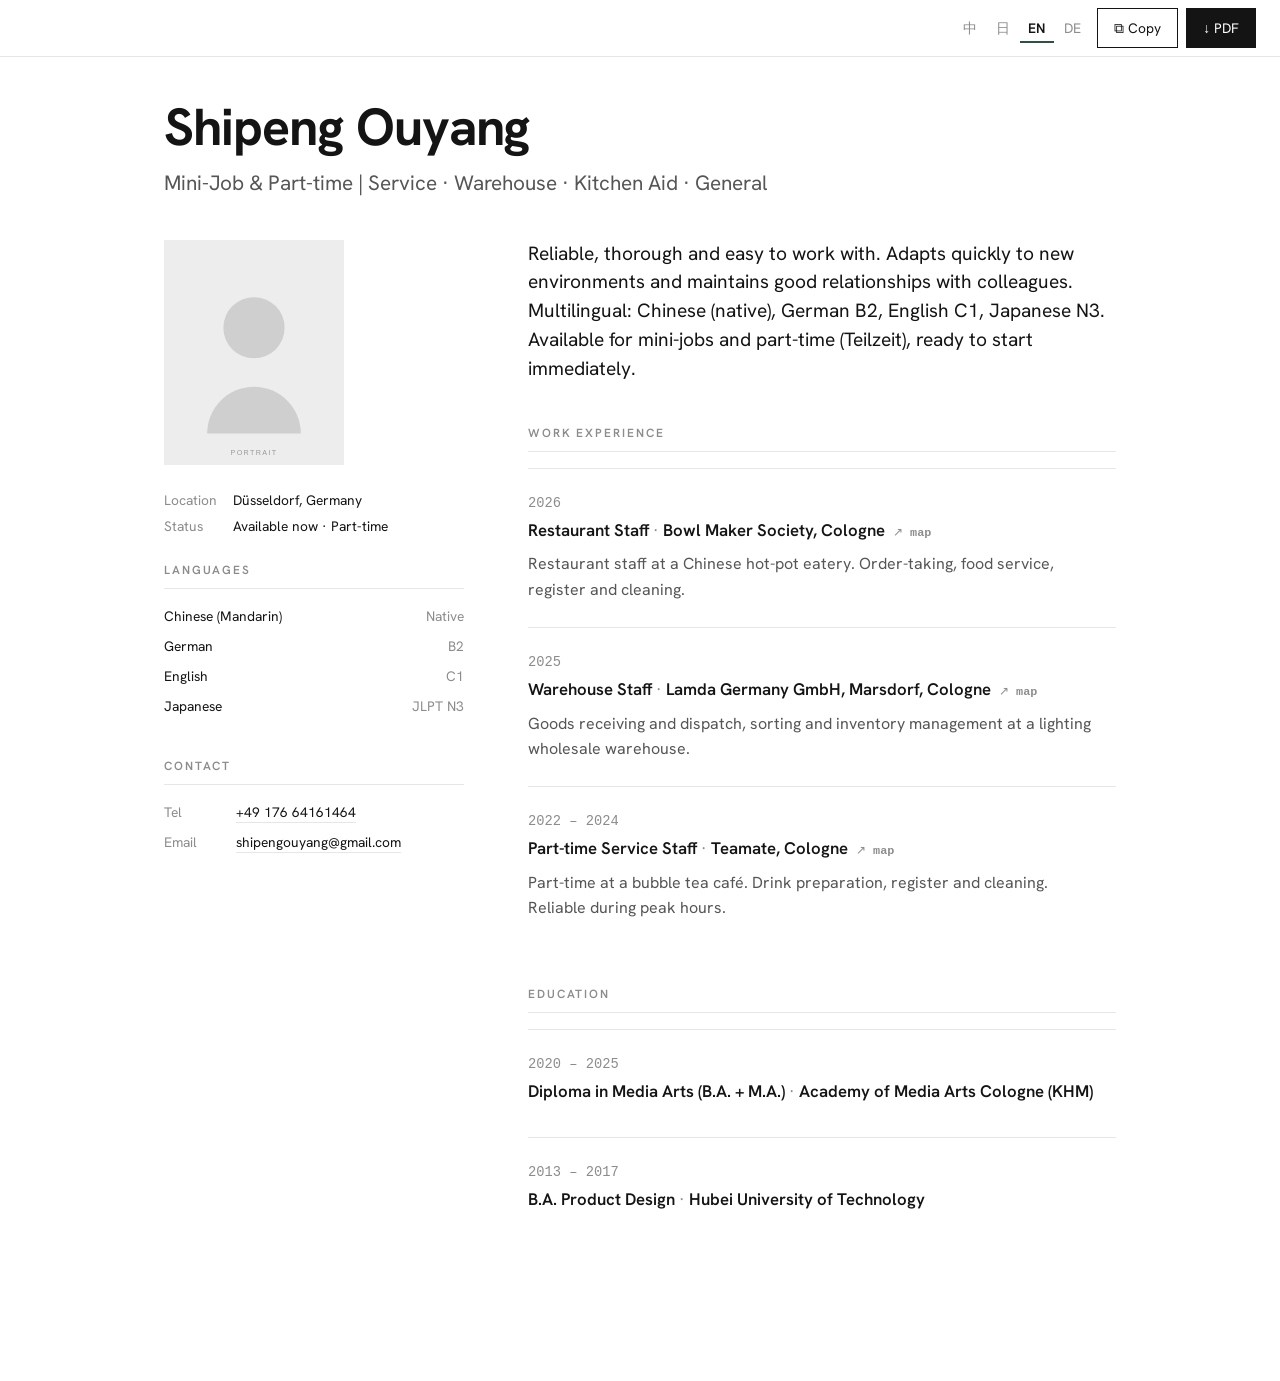
==== odd/index.html @ 6a4fac19 "Shipeng Ouyang — multi-variant CV / portfolio site Co-Authored-By: Claude Opus 4.8 <noreply@anthropi" ====
<!doctype html>
<html lang="en">
<head>
  <meta charset="utf-8" />
  <meta name="viewport" content="width=device-width, initial-scale=1" />
  <title>Shipeng Ouyang — Part-time</title>
  <meta name="robots" content="noindex, nofollow" />
  <meta name="color-scheme" content="light" />
  <link rel="icon" href='data:image/svg+xml,<svg xmlns="http://www.w3.org/2000/svg" viewBox="0 0 100 100"><rect width="100" height="100" fill="%23141414"/><text x="50" y="74" font-size="64" fill="white" font-family="sans-serif" text-anchor="middle">S</text></svg>' />

  <link rel="stylesheet" href="../styles/fonts.css" />
  <link rel="stylesheet" href="../styles/tokens.css" />
  <link rel="stylesheet" href="../styles/base.css" />
  <link rel="stylesheet" href="../styles/screen.css" />
  <link rel="stylesheet" href="../styles/print.css" />
</head>
<body>
  <nav class="cv-toolbar no-print">
    <div class="cv-toolbar-side"></div>
    <div class="cv-toolbar-side">
      <div class="lang-switch" id="lang-switch"></div>
      <button class="tool-btn" id="btn-copy" type="button"><span class="btn-ico">⧉</span> <span class="btn-label">Copy</span></button>
      <button class="tool-btn tool-btn--primary" id="btn-pdf" type="button"><span class="btn-ico">↓</span> <span class="btn-label">PDF</span></button>
    </div>
  </nav>

  <main id="cv-root" class="cv-root"></main>

  <!-- 独立数据（不引用主站 base.js，彻底隔离）-->
  <script src="./data.js"></script>
  <script src="../scripts/i18n-ui.js"></script>
  <script src="../scripts/i18n.js"></script>
  <script src="../scripts/identity.js"></script>
  <script src="../scripts/render.js"></script>
  <script src="../scripts/export/pdf.js"></script>
  <script src="../scripts/export/text.js"></script>
  <script>
    // 兼职页极简启动：直接用本页 data.js 的 RESUME_BASE，不走变体系统
    document.addEventListener("DOMContentLoaded", function () {
      if (!window.RESUME_BASE) return;
      window.Identity.init();
      window.I18n.init(RESUME_BASE.meta);
      window.toast = window.toast || function (m) { console.log(m); };
      var data = Object.assign({ sections: {
        order: ["intro", "oddjobs", "languages", "education"],
        hide: ["skills", "toolset", "moreWorks", "projects", "work", "portfolio"],
        emphasize: []
      } }, RESUME_BASE);

      function boot() { window.Render.all(data); }
      boot();
      window.I18n.onChange(boot);

      var box = document.getElementById("lang-switch");
      RESUME_BASE.meta.langs.forEach(function (lng) {
        var b = document.createElement("button");
        b.type = "button";
        b.className = "lang-btn" + (lng === I18n.current ? " active" : "");
        b.dataset.lang = lng;
        b.textContent = RESUME_BASE.meta.langLabels[lng] || lng;
        b.addEventListener("click", function () { I18n.set(lng); });
        box.appendChild(b);
      });
      I18n.onChange(function () {
        document.querySelectorAll(".lang-btn").forEach(function (b) {
          b.classList.toggle("active", b.dataset.lang === I18n.current);
        });
      });

      var pdf = document.getElementById("btn-pdf");
      if (pdf) pdf.addEventListener("click", function () { window.Exporter.resumePDF(); });
      var copy = document.getElementById("btn-copy");
      if (copy) copy.addEventListener("click", function () { window.Exporter.copySummary(data); });
    });
  </script>
</body>
</html>
---- styles/fonts.css ----
/* ============================================================
   fonts.css — 自托管 Hanken Grotesk（拉丁，woff2），零外部请求
   CJK 走系统字体栈（见 tokens.css / base.css），不自托管（CJK 文件太大）。
   ============================================================ */

/* 400 */
@font-face { font-family:"Hanken Grotesk"; font-style:normal; font-weight:400; font-display:swap;
  src:url("../assets/fonts/hanken-latin-400.woff2") format("woff2");
  unicode-range:U+0000-00FF,U+0131,U+0152-0153,U+02BB-02BC,U+02C6,U+02DA,U+02DC,U+0304,U+0308,U+0329,U+2000-206F,U+2074,U+20AC,U+2122,U+2191,U+2193,U+2212,U+2215,U+FEFF,U+FFFD; }
@font-face { font-family:"Hanken Grotesk"; font-style:normal; font-weight:400; font-display:swap;
  src:url("../assets/fonts/hanken-latin-ext-400.woff2") format("woff2");
  unicode-range:U+0100-02AF,U+0304,U+0308,U+0329,U+1E00-1E9F,U+1EF2-1EFF,U+2020,U+20A0-20AB,U+20AD-20C0,U+2113,U+2C60-2C7F,U+A720-A7FF; }

/* 500 */
@font-face { font-family:"Hanken Grotesk"; font-style:normal; font-weight:500; font-display:swap;
  src:url("../assets/fonts/hanken-latin-500.woff2") format("woff2");
  unicode-range:U+0000-00FF,U+0131,U+0152-0153,U+02BB-02BC,U+02C6,U+02DA,U+02DC,U+0304,U+0308,U+0329,U+2000-206F,U+2074,U+20AC,U+2122,U+2191,U+2193,U+2212,U+2215,U+FEFF,U+FFFD; }
@font-face { font-family:"Hanken Grotesk"; font-style:normal; font-weight:500; font-display:swap;
  src:url("../assets/fonts/hanken-latin-ext-500.woff2") format("woff2");
  unicode-range:U+0100-02AF,U+0304,U+0308,U+0329,U+1E00-1E9F,U+1EF2-1EFF,U+2020,U+20A0-20AB,U+20AD-20C0,U+2113,U+2C60-2C7F,U+A720-A7FF; }

/* 600 */
@font-face { font-family:"Hanken Grotesk"; font-style:normal; font-weight:600; font-display:swap;
  src:url("../assets/fonts/hanken-latin-600.woff2") format("woff2");
  unicode-range:U+0000-00FF,U+0131,U+0152-0153,U+02BB-02BC,U+02C6,U+02DA,U+02DC,U+0304,U+0308,U+0329,U+2000-206F,U+2074,U+20AC,U+2122,U+2191,U+2193,U+2212,U+2215,U+FEFF,U+FFFD; }
@font-face { font-family:"Hanken Grotesk"; font-style:normal; font-weight:600; font-display:swap;
  src:url("../assets/fonts/hanken-latin-ext-600.woff2") format("woff2");
  unicode-range:U+0100-02AF,U+0304,U+0308,U+0329,U+1E00-1E9F,U+1EF2-1EFF,U+2020,U+20A0-20AB,U+20AD-20C0,U+2113,U+2C60-2C7F,U+A720-A7FF; }

/* 700 */
@font-face { font-family:"Hanken Grotesk"; font-style:normal; font-weight:700; font-display:swap;
  src:url("../assets/fonts/hanken-latin-700.woff2") format("woff2");
  unicode-range:U+0000-00FF,U+0131,U+0152-0153,U+02BB-02BC,U+02C6,U+02DA,U+02DC,U+0304,U+0308,U+0329,U+2000-206F,U+2074,U+20AC,U+2122,U+2191,U+2193,U+2212,U+2215,U+FEFF,U+FFFD; }
@font-face { font-family:"Hanken Grotesk"; font-style:normal; font-weight:700; font-display:swap;
  src:url("../assets/fonts/hanken-latin-ext-700.woff2") format("woff2");
  unicode-range:U+0100-02AF,U+0304,U+0308,U+0329,U+1E00-1E9F,U+1EF2-1EFF,U+2020,U+20A0-20AB,U+20AD-20C0,U+2113,U+2C60-2C7F,U+A720-A7FF; }
---- styles/tokens.css ----
/* ============================================================
   tokens.css — 设计变量：瑞士极简的"调色盘与节奏"
   想换强调色 / 字体 / 间距，集中改这里即可。
   ============================================================ */
:root {
  /* —— 字体栈（系统字体，零外部请求，规避 Google Fonts 的 GDPR 风险）——
     未来若要更统一的观感，可自托管 Inter + Noto Sans CJK 替换这一行。 */
  /* 拉丁恒用自托管 Hanken Grotesk；CJK 按语言在 base.css 里切优先级（默认中文） */
  --font-sans:
    "Hanken Grotesk", -apple-system, BlinkMacSystemFont, "Segoe UI", Roboto, Arial,
    "PingFang SC", "Source Han Sans SC", "Noto Sans SC",
    "Microsoft YaHei", "Yu Gothic UI", sans-serif;
  --font-mono: ui-monospace, "SF Mono", "Cascadia Mono", Menlo, Consolas, monospace;

  /* —— 颜色：黑白灰 + 一个克制强调色 —— */
  --ink:       #141414;
  --ink-soft:  #565656;
  --ink-faint: #8c8c8c;
  --line:      #e6e6e6;
  --line-ink:  #141414;
  --paper:     #ffffff;
  --paper-2:   #fafafa;
  --accent:    #2f5043;   /* 深云杉绿（德系手工极简）；想微调改这里 */

  /* —— 间距（8px 节奏）—— */
  --s1: 4px;  --s2: 8px;  --s3: 16px; --s4: 24px;
  --s5: 40px; --s6: 64px; --s7: 96px;

  /* —— 排版尺度 —— */
  --fs-name:  clamp(2rem, 6vw, 3.25rem);
  --fs-title: clamp(1rem, 2.4vw, 1.3rem);
  --fs-lead:  clamp(1.05rem, 2vw, 1.2rem);
  --fs-body:  1rem;
  --fs-small: 0.86rem;
  --fs-micro: 0.74rem;

  --lh-tight: 1.18;
  --lh-body:  1.6;

  /* —— 网格 —— */
  --maxw:    1080px;
  --aside-w: 300px;
  --hair:    1px;
}
---- styles/base.css ----
/* ============================================================
   base.css — reset + 全局 + 通用 UI（工具栏 / 语言 / 按钮 / toast / reveal）
   ============================================================ */
*, *::before, *::after { box-sizing: border-box; }
html { -webkit-text-size-adjust: 100%; }
body {
  margin: 0;
  font-family: var(--font-sans);
  font-size: var(--fs-body);
  line-height: var(--lh-body);
  color: var(--ink);
  background: var(--paper);
  -webkit-font-smoothing: antialiased;
  text-rendering: optimizeLegibility;
}
img { max-width: 100%; display: block; }
h1, h2, h3, p, ul, dl, dd { margin: 0; }
ul { list-style: none; padding: 0; }
a { color: inherit; text-decoration: none; }
:focus-visible { outline: 2px solid var(--accent); outline-offset: 2px; }

/* —— 多语言字体与排版统一 —— */
html { font-synthesis: none; } /* 有真 500/600/700，禁止合成假粗体 */
/* 日文环境：CJK 优先 Hiragino / Yu Gothic（拉丁仍 Hanken） */
html[lang="ja"] body {
  font-family: "Hanken Grotesk", -apple-system, BlinkMacSystemFont, "Segoe UI", Arial,
    "Hiragino Sans", "Hiragino Kaku Gothic ProN", "Yu Gothic UI", "Noto Sans JP", sans-serif;
}
/* CJK 视觉偏小，行高略增，与拉丁观感对齐 */
html[lang="zh"] body, html[lang="ja"] body { line-height: 1.72; }
/* 德语等长词：自动断词 + 兜底换行，不撑破网格 */
.cv-intro p, .cv-item-body, .cv-info dd, .cv-work-note, .cv-lang, .cv-contact-row { hyphens: auto; overflow-wrap: break-word; }
.cv-info dt { overflow-wrap: break-word; min-width: 0; }

/* —— 顶部工具栏 —— */
.cv-toolbar {
  position: sticky; top: 0; z-index: 20;
  display: flex; align-items: center; justify-content: space-between; gap: var(--s3);
  padding: var(--s2) var(--s4);
  background: rgba(255, 255, 255, 0.86);
  backdrop-filter: blur(10px);
  -webkit-backdrop-filter: blur(10px);
  border-bottom: var(--hair) solid var(--line);
}
.cv-toolbar-side { display: flex; align-items: center; gap: var(--s2); flex-wrap: wrap; }

/* 语言切换 */
.lang-switch { display: flex; gap: 2px; }
.lang-btn {
  font: inherit; font-size: var(--fs-small);
  border: none; background: none; color: var(--ink-faint);
  padding: var(--s1) var(--s2); cursor: pointer; letter-spacing: .02em;
}
.lang-btn.active { color: var(--ink); font-weight: 600; box-shadow: inset 0 -2px 0 var(--accent); }
.lang-btn:hover { color: var(--ink); }

/* 工具按钮 */
.tool-btn {
  font: inherit; font-size: var(--fs-small);
  display: inline-flex; align-items: center; gap: var(--s1);
  padding: var(--s2) var(--s3);
  border: var(--hair) solid var(--line-ink); background: var(--paper); color: var(--ink);
  cursor: pointer; transition: background .15s, color .15s, border-color .15s;
}
.tool-btn:hover { background: var(--ink); color: var(--paper); }
.tool-btn--primary { background: var(--ink); color: var(--paper); }
.tool-btn--primary:hover { background: var(--accent); border-color: var(--accent); }

/* 窄屏：导出按钮只留图标，省空间 */
@media (max-width: 520px) {
  .tool-btn .btn-label { display: none; }
  .tool-btn { padding: var(--s2); }
}

/* —— 名片弹窗 —— */
.card-modal { position: fixed; inset: 0; z-index: 100; display: flex; align-items: center; justify-content: center; padding: var(--s4); }
.card-modal[hidden] { display: none; }
.card-modal-backdrop { position: absolute; inset: 0; background: rgba(0,0,0,.45); opacity: 0; transition: opacity .2s; }
.card-modal.open .card-modal-backdrop { opacity: 1; }
.card-modal-panel { position: relative; background: var(--paper); padding: var(--s4); box-shadow: 0 24px 64px rgba(0,0,0,.32); transform: translateY(10px); opacity: 0; transition: transform .2s, opacity .2s; }
.card-modal.open .card-modal-panel { transform: none; opacity: 1; }
.card-modal-bar { display: flex; justify-content: flex-end; gap: var(--s2); margin-bottom: var(--s3); }

/* 名片预览（85:55 比例）*/
.bcard { width: min(78vw, 360px); aspect-ratio: 85 / 55; background: #fff; border: var(--hair) solid var(--line);
  box-shadow: inset 7px 0 0 var(--accent); padding: var(--s4) var(--s4) var(--s4) var(--s5);
  display: flex; flex-direction: column; justify-content: space-between; }
.bcard-name { font-size: 1.55rem; font-weight: 700; letter-spacing: -.01em; }
.bcard-title { font-size: .72rem; color: var(--ink-soft); margin-top: 4px; }
.bcard-foot { display: flex; align-items: flex-end; justify-content: space-between; gap: var(--s3); }
.bcard-lines { font-size: .7rem; line-height: 1.7; color: var(--ink); }
.bcard-qr svg { width: 64px; height: 64px; display: block; }

/* reveal（private / 防采集字段）*/
.cv-reveal {
  font: inherit; font-size: .9em;
  border: var(--hair) dashed var(--ink-faint); background: var(--paper-2);
  color: var(--ink-soft); padding: 1px var(--s2); cursor: pointer;
}
.cv-reveal:hover { border-style: solid; color: var(--ink); }
.cv-reveal::before { content: "🔒 "; }

/* toast */
.cv-toast {
  position: fixed; left: 50%; bottom: var(--s5); transform: translate(-50%, 12px);
  background: var(--ink); color: var(--paper); padding: var(--s2) var(--s4);
  font-size: var(--fs-small); opacity: 0; pointer-events: none;
  transition: opacity .2s, transform .2s; z-index: 50;
}
.cv-toast.show { opacity: 1; transform: translate(-50%, 0); }

/* 变体角标（仅本人模式显示）*/
#variant-badge { font-size: var(--fs-micro); color: var(--ink-faint); font-family: var(--font-mono); }
body:not(.is-full) .full-only { display: none; }
---- styles/screen.css ----
/* ============================================================
   screen.css — 简历主体布局（移动优先 → 桌面增强）
   ============================================================ */
.cv-root { max-width: var(--maxw); margin: 0 auto; padding: var(--s5) clamp(24px, 5vw, 80px) var(--s7); }

/* —— Header —— */
.cv-head { margin-bottom: var(--s5); }
.cv-greeting {
  display: inline-block; font-size: var(--fs-small); letter-spacing: .04em;
  color: var(--accent); border: var(--hair) solid var(--accent);
  padding: 2px var(--s2); margin-bottom: var(--s3);
}
.cv-name { font-size: var(--fs-name); line-height: var(--lh-tight); letter-spacing: -.02em; font-weight: 700; }
.cv-title { font-size: var(--fs-title); color: var(--ink-soft); margin-top: var(--s2); }

/* —— Grid —— */
.cv-grid { display: grid; grid-template-columns: 1fr; gap: var(--s5); }
@media (min-width: 760px) {
  .cv-grid { grid-template-columns: var(--aside-w) 1fr; gap: var(--s6); align-items: start; }
  .cv-aside { position: sticky; top: 72px; }
  .cv-photo img { max-width: none; } /* 桌面侧栏填满 */
}

/* —— Section 通用 —— */
.cv-block { margin-bottom: var(--s5); }
.cv-sec-title {
  font-size: var(--fs-micro); text-transform: uppercase; letter-spacing: .16em;
  color: var(--ink-faint); font-weight: 600;
  padding-bottom: var(--s2); border-bottom: var(--hair) solid var(--line); margin-bottom: var(--s3);
}

/* —— Aside —— */
.cv-photo { margin-bottom: var(--s4); }
.cv-photo img { width: 100%; max-width: 180px; aspect-ratio: 4 / 5; object-fit: cover; background: var(--paper-2); filter: grayscale(1); }

.cv-info { display: grid; grid-template-columns: auto 1fr; gap: var(--s1) var(--s3); margin-bottom: var(--s4); font-size: var(--fs-small); }
.cv-info dt { color: var(--ink-faint); }
.cv-info dd { color: var(--ink); }

.cv-skills { display: flex; flex-direction: column; gap: var(--s2); }
.cv-skill { display: flex; align-items: center; justify-content: space-between; gap: var(--s2); font-size: var(--fs-small); }
.cv-skill.is-emph { box-shadow: inset 2px 0 0 var(--accent); padding-left: var(--s2); }
.cv-skill.is-emph .cv-skill-name { font-weight: 700; }
.cv-level { display: inline-flex; gap: 3px; }
.cv-dot { width: 6px; height: 6px; border-radius: 50%; background: var(--line); }
.cv-dot.on { background: var(--ink); }

.cv-langs { display: flex; flex-direction: column; gap: var(--s2); font-size: var(--fs-small); }
.cv-lang { display: flex; justify-content: space-between; }
.cv-lang-level { color: var(--ink-faint); }

.cv-contact { display: flex; flex-direction: column; gap: var(--s2); font-size: var(--fs-small); }
.cv-contact-row { display: flex; gap: var(--s2); align-items: baseline; }
.cv-contact-label { color: var(--ink-faint); min-width: 64px; }
.cv-link { color: var(--ink); box-shadow: inset 0 -1px 0 var(--line); }
.cv-link:hover { box-shadow: inset 0 -1px 0 var(--accent); color: var(--accent); }

/* —— Main —— */
.cv-intro p { font-size: var(--fs-lead); line-height: 1.5; max-width: 60ch; }

.cv-item { padding: var(--s4) 0; border-top: var(--hair) solid var(--line); }
.cv-item.is-emph { box-shadow: inset 3px 0 0 var(--accent); padding-left: var(--s3); }
.cv-item-head { display: flex; flex-direction: column; gap: 2px; margin-bottom: var(--s2); }
.cv-period { font-family: var(--font-mono); font-size: var(--fs-small); color: var(--ink-faint); }
.cv-item-title { font-size: 1.05rem; font-weight: 600; }
.cv-at { color: var(--ink-faint); font-weight: 400; }
.cv-item-body { color: var(--ink-soft); max-width: 64ch; }

.cv-tags { display: flex; flex-wrap: wrap; gap: var(--s1); margin-top: var(--s3); }
.cv-tags li { font-size: var(--fs-micro); font-family: var(--font-mono); color: var(--ink-soft); border: var(--hair) solid var(--line); padding: 1px var(--s2); }

.cv-portfolio { display: grid; grid-template-columns: 1fr; gap: var(--s2); }
.cv-work-link { display: flex; flex-direction: column; gap: 2px; padding: var(--s3); border: var(--hair) solid var(--line); transition: border-color .15s, transform .15s; }
.cv-work-link:hover { border-color: var(--ink); transform: translateX(2px); }
.cv-work-title { font-weight: 600; }
.cv-work-note { font-size: var(--fs-small); color: var(--ink-faint); }
.cv-badge { font-size: var(--fs-micro); color: var(--accent); font-weight: 700; }
.cv-work.is-emph .cv-work-link { border-color: var(--accent); }

/* profile 容器（照片＋情报）*/
.cv-profile { margin-bottom: var(--s4); }

/* —— 完整工具集（紧凑竖排，主区）——————————————— */
.cv-toolset { display: flex; flex-direction: column; gap: var(--s2); }
.cv-tset-row { display: flex; flex-direction: column; gap: 4px; }
.cv-tset-label { font-family: var(--font-mono); font-size: 0.68rem; letter-spacing: .10em;
  text-transform: uppercase; color: var(--ink-faint); }
.cv-tset-tags { display: flex; flex-wrap: wrap; gap: 3px 5px; }
.cv-tset-tag { font-size: 0.78rem; font-family: var(--font-mono);
  color: var(--ink-soft); border: var(--hair) solid var(--line); padding: 0 5px; line-height: 1.7; }
.cv-tset-tag.is-emph { color: var(--ink); border-color: var(--accent); font-weight: 600; }

/* —— 地图链接 ——————————————————————————————————— */
.cv-map-link { font-family: var(--font-mono); font-size: var(--fs-micro); color: var(--ink-faint);
  margin-left: 4px; text-decoration: none; }
.cv-map-link:hover { color: var(--accent); }

/* —— 经历条目：context / type ————————————————— */
.cv-item-ctx { font-size: var(--fs-small); color: var(--ink-faint); font-weight: 400; }
.cv-item-type { font-size: var(--fs-small); color: var(--ink-soft); font-style: italic;
  margin-bottom: var(--s1); }

/* —— 作品集：屏幕版 ——————————————————————————— */
.cv-work-meta { display: flex; flex-wrap: wrap; gap: 2px var(--s3); font-size: var(--fs-small); color: var(--ink-faint); }
.cv-work-type { font-style: italic; }

/* —— 次要作品列表 ——————————————————————————————— */
.cv-moreworks { display: flex; flex-direction: column; gap: var(--s2); }
.cv-mw-item { display: flex; flex-wrap: wrap; align-items: baseline; gap: 0 var(--s3); font-size: var(--fs-small); }
.cv-mw-year { font-family: var(--font-mono); color: var(--ink-faint); min-width: 40px; flex-shrink: 0; }
.cv-mw-title { font-weight: 600; }
.cv-mw-type { color: var(--ink-soft); }
.cv-mw-tags { font-family: var(--font-mono); font-size: var(--fs-micro); color: var(--ink-faint); }

/* 板块重点（变体 sections.emphasize）：标题用强调色 */
.is-emph-section > .cv-sec-title { color: var(--accent); border-color: var(--accent); }

/* 作品集打印块（QR＋作品目录）——屏幕隐藏，print.css 打印时显示 */
.cv-portfolio-print { display: none; }

/* 工具集/更多作品 横跨版 & 页尾——仅 PDF/打印显示 */
.cv-toolset-print { display: none; }
.cv-moreworks-print { display: none; }
.cv-print-footer { display: none; }

/* 名片：屏幕隐藏（仅导出/打印名片时显示）*/
#cv-card { display: none; }
---- styles/print.css ----
/* ============================================================
   print.css — 打印 / PDF（屏幕版与打印版是两套排版）
   简历：A4；名片：85×55mm（Chrome 命名页，其它浏览器回退 A4）。
   ============================================================ */

/* 名片命名页（放在 @media 外）*/
@page cardpage { size: 85mm 55mm; margin: 0; }

@media print {
  /* 通用：去掉屏幕装饰 */
  .cv-toolbar, .cv-toast, .card-modal { display: none !important; }
  body { background: #fff; color: #000; }
  .cv-link { box-shadow: none !important; color: #000; }
  .cv-map-link { display: none !important; } /* 打印版不显示地图链接 */

  /* ——— A4 简历（默认打印模式）——— */
  @page { size: A4; margin: 16mm 13mm 12mm; } /* 顶部 16mm 更舒展 */
  body:not(.printing-card) #cv-card { display: none; }

  .cv-root { max-width: none; margin: 0; padding: 0; }
  .cv-name { font-size: 23pt; }
  .cv-title { font-size: 11.5pt; }
  .cv-grid { grid-template-columns: 34% 1fr; gap: 8mm; }
  /* —— 打印密度收紧：避免临界内容溢出到第二页 —— */
  .cv-head { margin-bottom: 3mm; }
  .cv-block { margin-bottom: 3.5mm; }
  .cv-sec-title { margin-bottom: 2mm; padding-bottom: 1.5mm; }

  /* 更多作品 + 工具集：PDF 里隐藏 main 内窄版，改横跨整页、排最后（更多作品在前）*/
  .cv-main [data-sec="moreWorks"], .cv-main [data-sec="toolset"] { display: none !important; }
  /* 横跨块是 .cv-root 下的普通全宽 block（不在 grid 内），打印跨页正常 */
  .cv-moreworks-print { display: block !important; margin-top: 3.5mm; }
  .cv-moreworks-print .cv-moreworks { columns: 2; column-gap: 10mm; }
  .cv-moreworks-print .cv-mw-item { break-inside: avoid; }
  .cv-toolset-print { display: block !important; margin-top: 3.5mm; }
  .cv-toolset-print .cv-toolset { gap: 1.5mm; }
  .cv-toolset-print .cv-tset-row { flex-direction: row; align-items: baseline; gap: 3mm; break-inside: avoid; }
  .cv-toolset-print .cv-tset-label { min-width: 30mm; flex-shrink: 0; }
  .cv-toolset-print .cv-tset-tags { flex: 1; }

  /* 页尾联系方式：仅最后一页末尾（文档流，不每页重复）*/
  body:not(.printing-card) .cv-print-footer {
    display: block !important; margin-top: 6mm; padding-top: 2mm;
    border-top: 0.4pt solid #bbb; font-size: 8.5pt; color: #444;
    text-align: center; letter-spacing: .02em; break-inside: avoid;
  }
  .cv-aside { position: static !important; }
  .cv-photo img { filter: none; }
  .cv-intro p { font-size: 10.5pt; line-height: 1.45; }
  .cv-item { padding-top: 2mm; padding-bottom: 2mm; } /* 不清左右 padding，保留 is-emph 左竖线间距 */
  .cv-item.is-emph { padding-left: 4mm; } /* 绿条与内容的间距 */
  .cv-item-body, .cv-item-title, .cv-info, .cv-skill, .cv-lang, .cv-contact-row { font-size: 9.5pt; }
  /* 避免板块/条目被跨页切断 */
  .cv-block, .cv-item, .cv-work { break-inside: avoid; }
  .cv-sec-title { break-after: avoid; }

  /* 设计师专项：省略教育方向描述 + 条目更紧凑，让工作经历+教育进第一页 */
  body.v-designer [data-sec="education"] .cv-item-body { display: none; }
  body.v-designer .cv-item { padding-top: 1.5mm; padding-bottom: 1.5mm; } /* 只上下，保留 is-emph 左间距 */
  body.v-designer .cv-intro p { font-size: 10pt; }

  /* 作品集打印态：超链接列表隐藏，显示「单 QR + 有序目录」 */
  body:not(.printing-card) .cv-portfolio { display: none !important; }
  body:not(.printing-card) .cv-portfolio-print {
    display: flex !important; align-items: flex-start; gap: 6mm; margin-top: 2mm; }
  .cv-pprint-qr svg { width: 28mm; height: 28mm; display: block; flex-shrink: 0; }
  .cv-pprint-list { margin: 0; padding-left: 4mm; font-size: 9pt; line-height: 1.75; }
  .cv-pi-title { font-weight: 600; }
  .cv-pi-type { color: #666; }
  .cv-pi-period { color: #888; font-size: 8.5pt; }

  /* ——— 名片模式 ——— */
  body.printing-card .cv-root { display: none !important; }
  body.printing-card #cv-card { display: block !important; page: cardpage; }
  body.printing-card .cv-card-inner {
    box-sizing: border-box; width: 85mm; height: 55mm; padding: 6mm;
    display: flex; flex-direction: column; justify-content: space-between; color: #000;
  }
  body.printing-card .cv-card-name { font-size: 14pt; font-weight: 700; }
  body.printing-card .cv-card-title { font-size: 8pt; color: #333; margin-top: 1mm; }
  body.printing-card .cv-card-lines { font-size: 7.5pt; line-height: 1.5; margin-top: auto; }
}
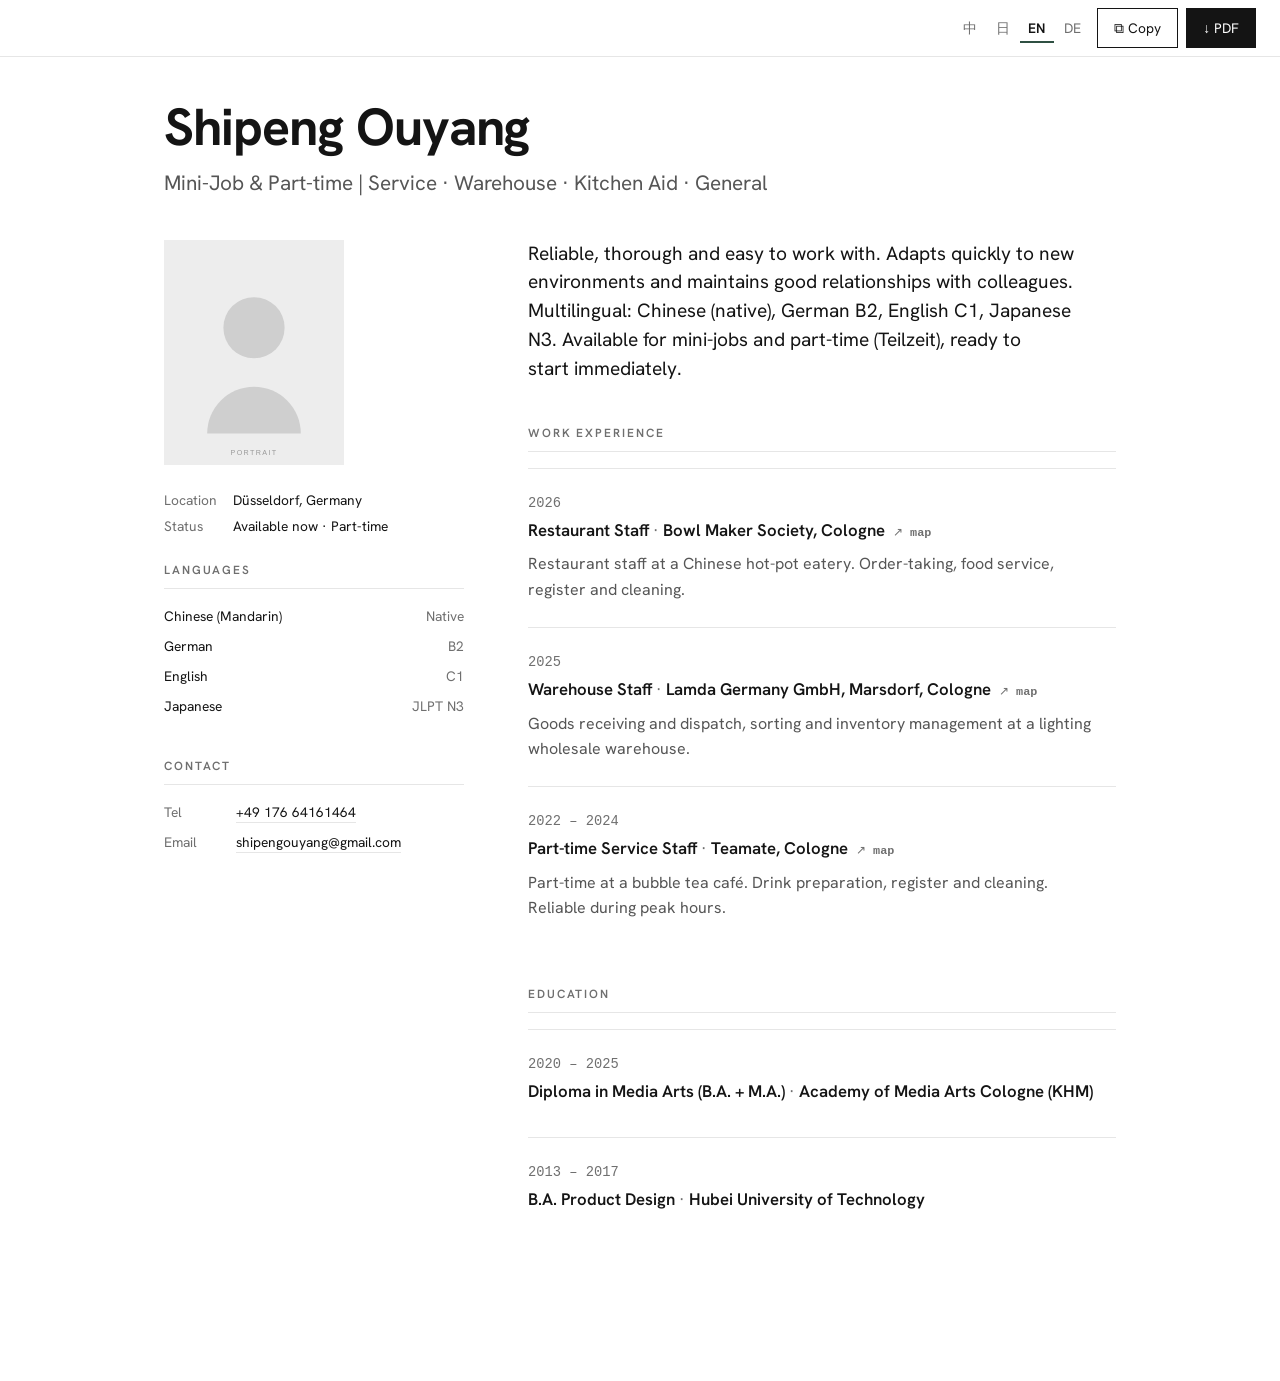
==== commit 4433ff6c: "控制台改指令式(输入框+/s01–04路由+/sdata数据页)；访问统计：Cloudflare Worker 后端 + 前端 ping/查询(只记次数+时间戳,无IP/cookie)；Worker " ====
--- a/odd/index.html
+++ b/odd/index.html
@@ -28,6 +28,7 @@
 
   <!-- 独立数据（不引用主站 base.js，彻底隔离）-->
   <script src="./data.js"></script>
+  <script src="../scripts/stats.js"></script>
   <script src="../scripts/i18n-ui.js"></script>
   <script src="../scripts/i18n.js"></script>
   <script src="../scripts/identity.js"></script>
@@ -38,6 +39,7 @@
     // 兼职页极简启动：直接用本页 data.js 的 RESUME_BASE，不走变体系统
     document.addEventListener("DOMContentLoaded", function () {
       if (!window.RESUME_BASE) return;
+      if (window.Stats) window.Stats.ping();
       window.Identity.init();
       window.I18n.init(RESUME_BASE.meta);
       window.toast = window.toast || function (m) { console.log(m); };
--- a/styles/tokens.css
+++ b/styles/tokens.css
@@ -15,7 +15,7 @@
   /* —— 颜色：黑白灰 + 一个克制强调色 —— */
   --ink:       #141414;
   --ink-soft:  #565656;
-  --ink-faint: #8c8c8c;
+  --ink-faint: #6f6f6f;   /* 加深以满足 WCAG AA 对比度（白底小字 ≥4.5:1）*/
   --line:      #e6e6e6;
   --line-ink:  #141414;
   --paper:     #ffffff;
--- a/styles/base.css
+++ b/styles/base.css
@@ -18,6 +18,7 @@
 ul { list-style: none; padding: 0; }
 a { color: inherit; text-decoration: none; }
 :focus-visible { outline: 2px solid var(--accent); outline-offset: 2px; }
+::selection { background: var(--accent); color: #fff; } /* 选中文本用品牌深绿 */
 
 /* —— 多语言字体与排版统一 —— */
 html { font-synthesis: none; } /* 有真 500/600/700，禁止合成假粗体 */
@@ -72,6 +73,12 @@
   .tool-btn { padding: var(--s2); }
 }
 
+/* 尊重用户「减弱动效」偏好（无障碍 / 省电）*/
+@media (prefers-reduced-motion: reduce) {
+  *, *::before, *::after { transition-duration: .001ms !important; animation-duration: .001ms !important; }
+  .cv-work-link:hover, .card-modal-panel { transform: none !important; }
+}
+
 /* —— 名片弹窗 —— */
 .card-modal { position: fixed; inset: 0; z-index: 100; display: flex; align-items: center; justify-content: center; padding: var(--s4); }
 .card-modal[hidden] { display: none; }
--- a/styles/screen.css
+++ b/styles/screen.css
@@ -10,8 +10,8 @@
   color: var(--accent); border: var(--hair) solid var(--accent);
   padding: 2px var(--s2); margin-bottom: var(--s3);
 }
-.cv-name { font-size: var(--fs-name); line-height: var(--lh-tight); letter-spacing: -.02em; font-weight: 700; }
-.cv-title { font-size: var(--fs-title); color: var(--ink-soft); margin-top: var(--s2); }
+.cv-name { font-size: var(--fs-name); line-height: var(--lh-tight); letter-spacing: -.02em; font-weight: 700; text-wrap: balance; }
+.cv-title { font-size: var(--fs-title); color: var(--ink-soft); margin-top: var(--s2); text-wrap: balance; }
 
 /* —— Grid —— */
 .cv-grid { display: grid; grid-template-columns: 1fr; gap: var(--s5); }
@@ -56,12 +56,12 @@
 .cv-link:hover { box-shadow: inset 0 -1px 0 var(--accent); color: var(--accent); }
 
 /* —— Main —— */
-.cv-intro p { font-size: var(--fs-lead); line-height: 1.5; max-width: 60ch; }
+.cv-intro p { font-size: var(--fs-lead); line-height: 1.5; max-width: 60ch; text-wrap: pretty; }
 
 .cv-item { padding: var(--s4) 0; border-top: var(--hair) solid var(--line); }
 .cv-item.is-emph { box-shadow: inset 3px 0 0 var(--accent); padding-left: var(--s3); }
 .cv-item-head { display: flex; flex-direction: column; gap: 2px; margin-bottom: var(--s2); }
-.cv-period { font-family: var(--font-mono); font-size: var(--fs-small); color: var(--ink-faint); }
+.cv-period { font-family: var(--font-mono); font-size: var(--fs-small); color: var(--ink-faint); font-variant-numeric: tabular-nums; }
 .cv-item-title { font-size: 1.05rem; font-weight: 600; }
 .cv-at { color: var(--ink-faint); font-weight: 400; }
 .cv-item-body { color: var(--ink-soft); max-width: 64ch; }
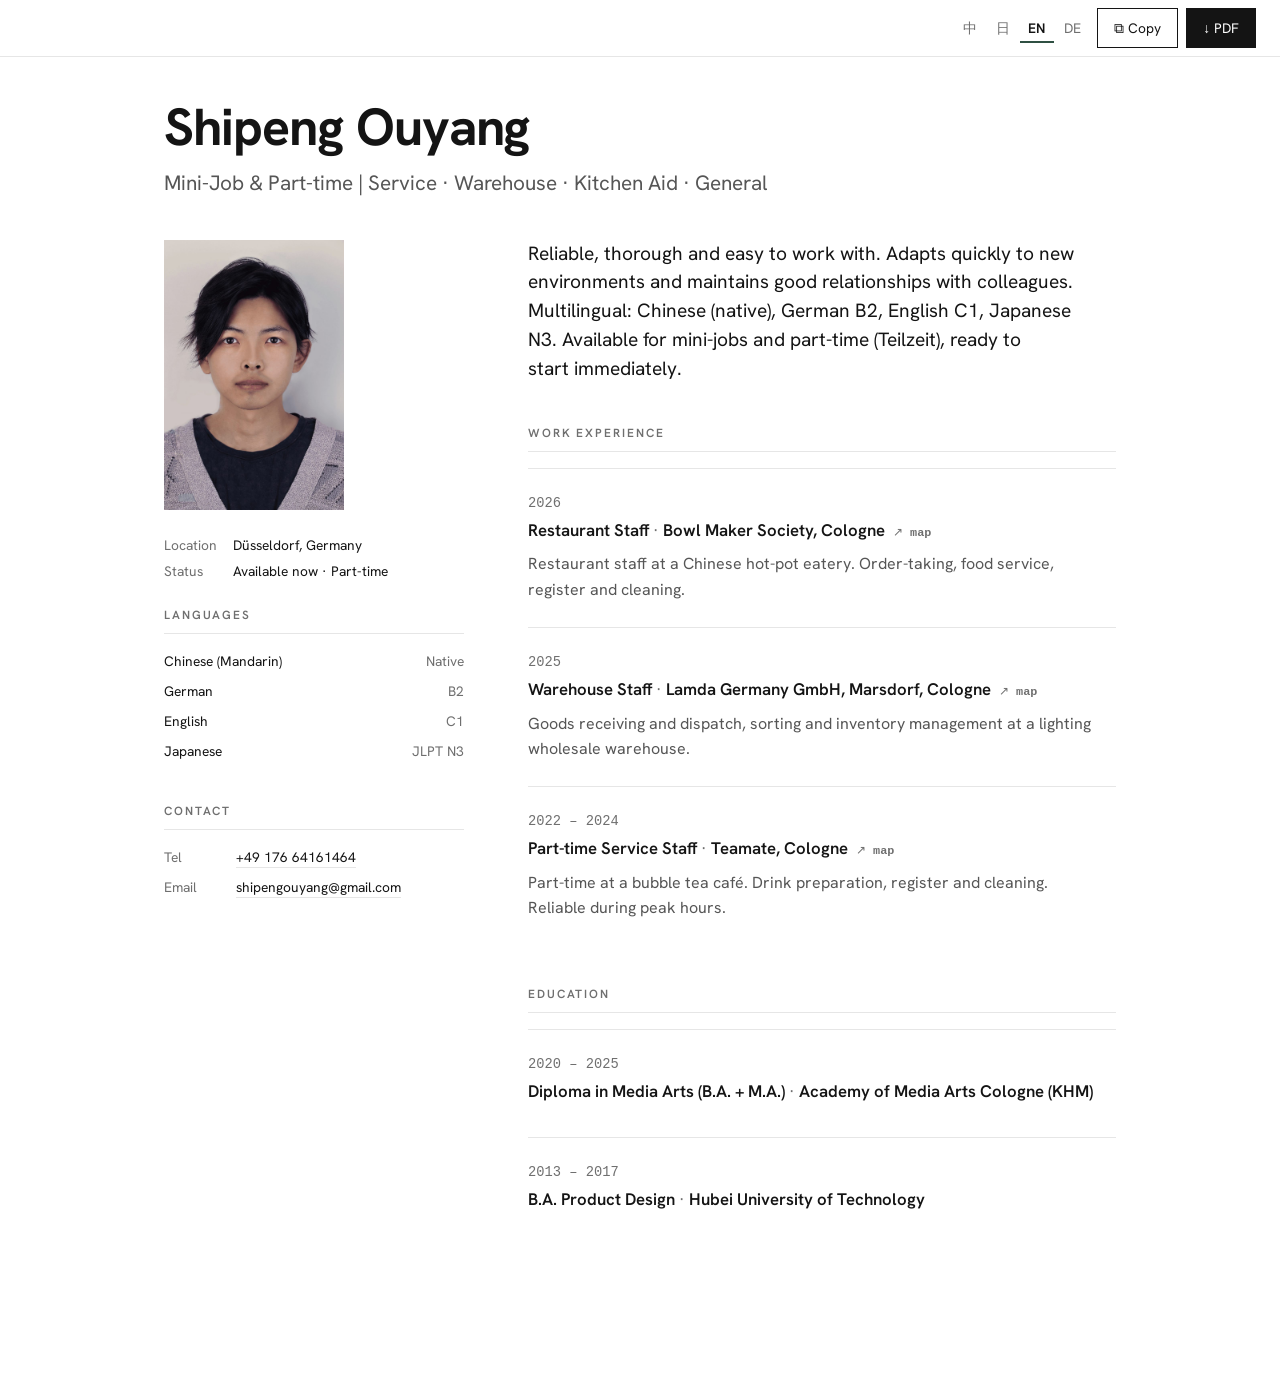
==== commit ffb13292: "照片与图标：彩色不裁 + 自由职业兔子图 + Usagi favicon - 照片改为彩色、按图片自身比例显示（去掉黑白滤镜和 4:5 强制裁切） - 自由职业（art-vr）变体改用艺术化兔子图 u" ====
--- a/odd/index.html
+++ b/odd/index.html
@@ -6,7 +6,9 @@
   <title>Shipeng Ouyang — Part-time</title>
   <meta name="robots" content="noindex, nofollow" />
   <meta name="color-scheme" content="light" />
-  <link rel="icon" href='data:image/svg+xml,<svg xmlns="http://www.w3.org/2000/svg" viewBox="0 0 100 100"><rect width="100" height="100" fill="%23141414"/><text x="50" y="74" font-size="64" fill="white" font-family="sans-serif" text-anchor="middle">S</text></svg>' />
+  <link rel="icon" type="image/png" sizes="32x32" href="../assets/icons/favicon-32.png" />
+  <link rel="icon" type="image/png" sizes="192x192" href="../assets/icons/icon-192.png" />
+  <link rel="apple-touch-icon" href="../assets/icons/icon-192.png" />
 
   <link rel="stylesheet" href="../styles/fonts.css" />
   <link rel="stylesheet" href="../styles/tokens.css" />
@@ -39,7 +41,7 @@
     // 兼职页极简启动：直接用本页 data.js 的 RESUME_BASE，不走变体系统
     document.addEventListener("DOMContentLoaded", function () {
       if (!window.RESUME_BASE) return;
-      if (window.Stats) window.Stats.ping();
+      if (window.Stats) window.Stats.ping("odd");
       window.Identity.init();
       window.I18n.init(RESUME_BASE.meta);
       window.toast = window.toast || function (m) { console.log(m); };
@@ -70,7 +72,7 @@
       });
 
       var pdf = document.getElementById("btn-pdf");
-      if (pdf) pdf.addEventListener("click", function () { window.Exporter.resumePDF(); });
+      if (pdf) pdf.addEventListener("click", function () { if (window.Stats) window.Stats.pdfHit("odd"); window.Exporter.resumePDF(); });
       var copy = document.getElementById("btn-copy");
       if (copy) copy.addEventListener("click", function () { window.Exporter.copySummary(data); });
     });
--- a/styles/screen.css
+++ b/styles/screen.css
@@ -30,8 +30,12 @@
 }
 
 /* —— Aside —— */
-.cv-photo { margin-bottom: var(--s4); }
-.cv-photo img { width: 100%; max-width: 180px; aspect-ratio: 4 / 5; object-fit: cover; background: var(--paper-2); filter: grayscale(1); }
+.cv-photo { margin-bottom: var(--s4); position: relative; }
+/* 透明伪元素盖住照片：右键 / 拖拽都落在它上面，照片无法被另存或选中（防君子级）*/
+.cv-photo::after { content: ""; position: absolute; inset: 0; }
+/* 照片框按图片自身比例（不裁切）、彩色显示 */
+.cv-photo img { display: block; width: 100%; max-width: 180px; height: auto; background: var(--paper-2);
+  user-select: none; -webkit-user-select: none; -webkit-user-drag: none; }
 
 .cv-info { display: grid; grid-template-columns: auto 1fr; gap: var(--s1) var(--s3); margin-bottom: var(--s4); font-size: var(--fs-small); }
 .cv-info dt { color: var(--ink-faint); }
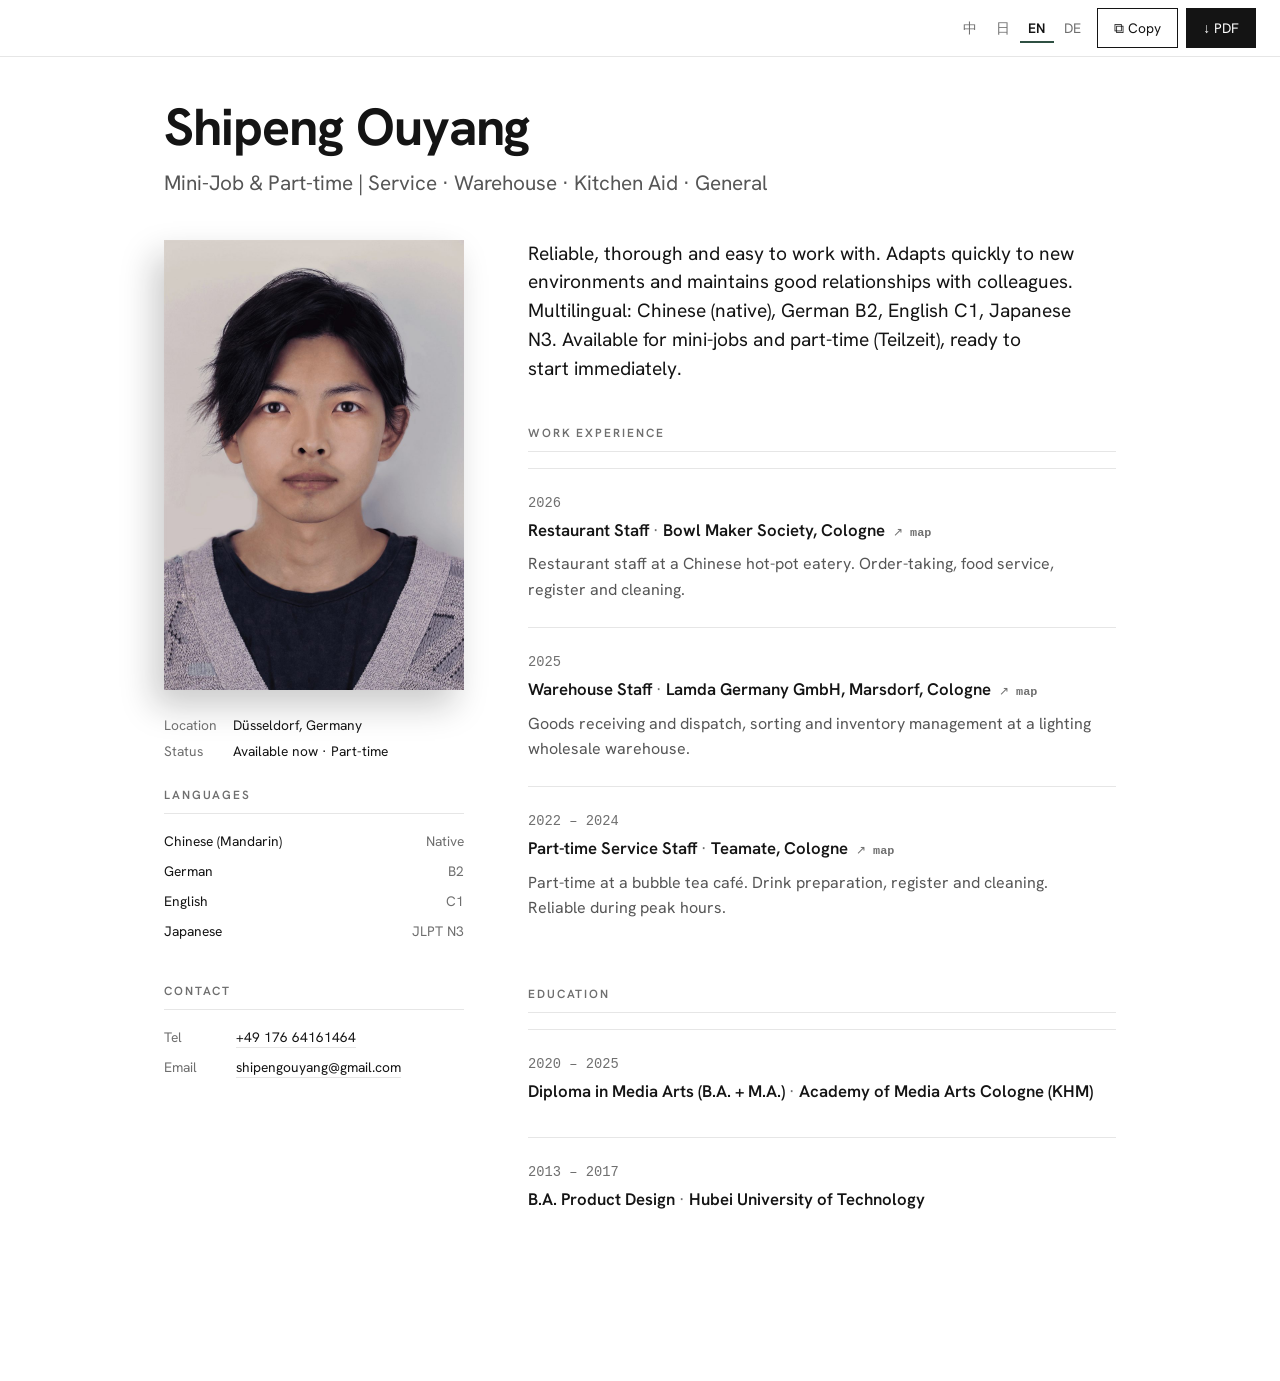
==== commit be2c3f7a: "照片排版与防护：网页放大 + 左下阴影、PDF 小图、锁定照片、禁双击缩放 - 照片网页端放大填满侧栏；PDF 仍用小图（48mm） - 背景虚化方案改为往左下的外阴影（PDF 无阴影）；本人照与兔子" ====
--- a/odd/index.html
+++ b/odd/index.html
@@ -75,6 +75,11 @@
       if (pdf) pdf.addEventListener("click", function () { if (window.Stats) window.Stats.pdfHit("odd"); window.Exporter.resumePDF(); });
       var copy = document.getElementById("btn-copy");
       if (copy) copy.addEventListener("click", function () { window.Exporter.copySummary(data); });
+
+      // 照片防护：禁用右键菜单（配合 CSS 禁选中 / 拖拽 / 长按）
+      document.addEventListener("contextmenu", function (e) {
+        if (e.target && e.target.closest && e.target.closest(".cv-photo")) e.preventDefault();
+      });
     });
   </script>
 </body>
--- a/styles/base.css
+++ b/styles/base.css
@@ -12,6 +12,7 @@
   background: var(--paper);
   -webkit-font-smoothing: antialiased;
   text-rendering: optimizeLegibility;
+  touch-action: manipulation; /* 禁手机端双击放大（保留双指缩放与滚动）*/
 }
 img { max-width: 100%; display: block; }
 h1, h2, h3, p, ul, dl, dd { margin: 0; }
--- a/styles/screen.css
+++ b/styles/screen.css
@@ -18,7 +18,6 @@
 @media (min-width: 760px) {
   .cv-grid { grid-template-columns: var(--aside-w) 1fr; gap: var(--s6); align-items: start; }
   .cv-aside { position: sticky; top: 72px; }
-  .cv-photo img { max-width: none; } /* 桌面侧栏填满 */
 }
 
 /* —— Section 通用 —— */
@@ -30,12 +29,15 @@
 }
 
 /* —— Aside —— */
-.cv-photo { margin-bottom: var(--s4); position: relative; }
-/* 透明伪元素盖住照片：右键 / 拖拽都落在它上面，照片无法被另存或选中（防君子级）*/
-.cv-photo::after { content: ""; position: absolute; inset: 0; }
-/* 照片框按图片自身比例（不裁切）、彩色显示 */
-.cv-photo img { display: block; width: 100%; max-width: 180px; height: auto; background: var(--paper-2);
-  user-select: none; -webkit-user-select: none; -webkit-user-drag: none; }
+.cv-photo { margin-bottom: var(--s4); max-width: var(--aside-w); }
+/* 照片：彩色、按自身比例（不裁）、填满容器；外阴影往左下拉伸（本人照与兔子都有）*/
+.cv-photo img { display: block; width: 100%; height: auto; background: var(--paper-2);
+  box-shadow: -10px 16px 32px rgba(20, 20, 20, 0.22);
+  /* 禁止选中 / 拖拽 / 手机长按菜单 / 一切指针交互（防取图）*/
+  pointer-events: none; user-select: none; -webkit-user-select: none;
+  -webkit-touch-callout: none; -webkit-user-drag: none; }
+/* 自由职业兔子：大一号 */
+body.v-art-vr .cv-photo { max-width: 320px; }
 
 .cv-info { display: grid; grid-template-columns: auto 1fr; gap: var(--s1) var(--s3); margin-bottom: var(--s4); font-size: var(--fs-small); }
 .cv-info dt { color: var(--ink-faint); }
--- a/styles/print.css
+++ b/styles/print.css
@@ -45,7 +45,8 @@
     text-align: center; letter-spacing: .02em; break-inside: avoid;
   }
   .cv-aside { position: static !important; }
-  .cv-photo img { filter: none; }
+  .cv-photo { max-width: 48mm !important; } /* PDF 照片用小尺寸（只有网页端放大）*/
+  .cv-photo img { filter: none; box-shadow: none; } /* PDF 不要外阴影 */
   .cv-intro p { font-size: 10.5pt; line-height: 1.45; }
   .cv-item { padding-top: 2mm; padding-bottom: 2mm; } /* 不清左右 padding，保留 is-emph 左竖线间距 */
   .cv-item.is-emph { padding-left: 4mm; } /* 绿条与内容的间距 */
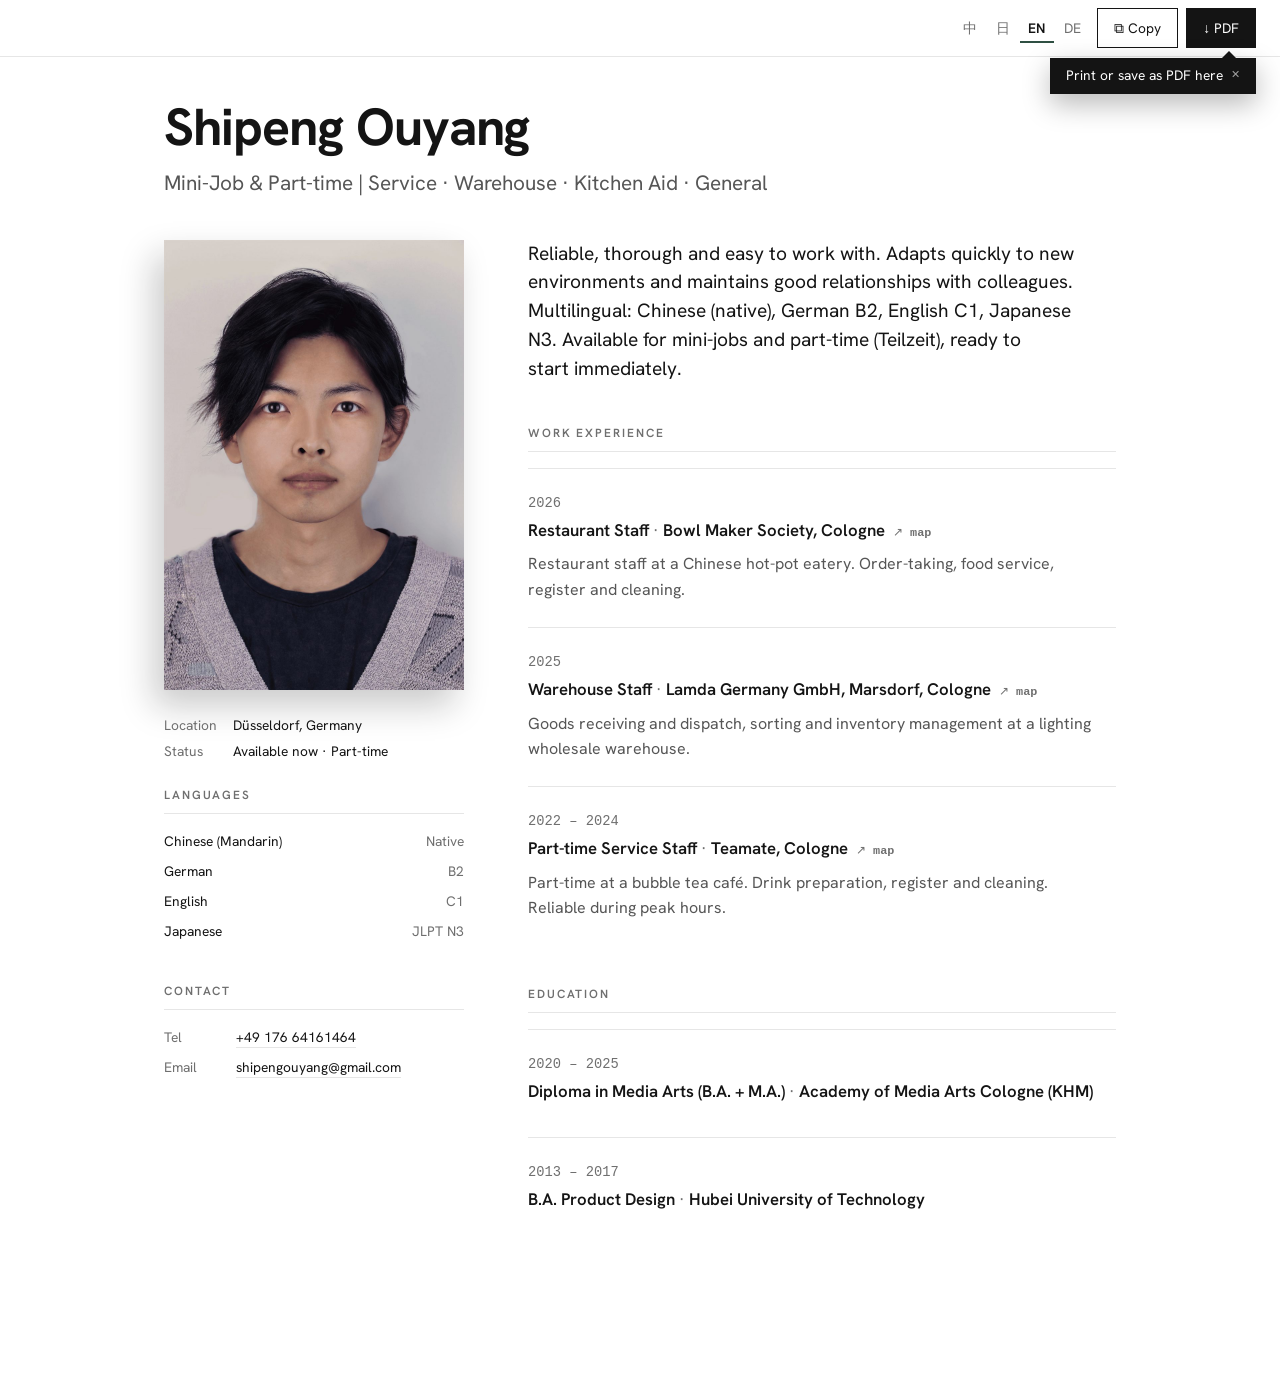
==== commit 36a5fd7a: "动效迭代：工具浮动调速/缓入/修复、Steam 彩蛋重做、兔子 20 分钟、PDF 气泡 - 去掉入场与 hero 视差；技能视差按反馈也移除 - 工具集浮动：极慢 + 4s 缓入 + 修复语言切换后" ====
--- a/odd/index.html
+++ b/odd/index.html
@@ -37,6 +37,7 @@
   <script src="../scripts/render.js"></script>
   <script src="../scripts/export/pdf.js"></script>
   <script src="../scripts/export/text.js"></script>
+  <script src="../scripts/pdf-hint.js"></script>
   <script>
     // 兼职页极简启动：直接用本页 data.js 的 RESUME_BASE，不走变体系统
     document.addEventListener("DOMContentLoaded", function () {
@@ -80,6 +81,8 @@
       document.addEventListener("contextmenu", function (e) {
         if (e.target && e.target.closest && e.target.closest(".cv-photo")) e.preventDefault();
       });
+
+      if (window.PdfHint) window.PdfHint.show();
     });
   </script>
 </body>
--- a/styles/base.css
+++ b/styles/base.css
@@ -120,3 +120,27 @@
 /* 变体角标（仅本人模式显示）*/
 #variant-badge { font-size: var(--fs-micro); color: var(--ink-faint); font-family: var(--font-mono); }
 body:not(.is-full) .full-only { display: none; }
+
+/* —— 开头引导气泡（指向 PDF 按钮；方形 + 外阴影 + 朝上箭头；不进打印）—— */
+.pdf-hint {
+  position: fixed; z-index: 60; max-width: 230px;
+  display: flex; align-items: flex-start; gap: var(--s2);
+  background: var(--ink); color: var(--paper);
+  padding: var(--s2) var(--s3); font-size: var(--fs-small); line-height: 1.45;
+  box-shadow: 0 10px 28px rgba(0, 0, 0, .28);
+  opacity: 0; transform: translateY(-8px);
+  transition: opacity .45s ease, transform .45s ease;
+  cursor: pointer;
+}
+.pdf-hint.show { opacity: 1; transform: none; }
+.pdf-hint.out { opacity: 0; transition: opacity 2s ease; }
+.pdf-hint::before {                       /* 箭头指向上方的 PDF 按钮 */
+  content: ""; position: absolute; top: -7px; right: 20px;
+  border: 7px solid transparent; border-top: none; border-bottom-color: var(--ink);
+}
+.pdf-hint-x { margin-left: auto; opacity: .6; font-size: .82em; line-height: 1.5; }
+.pdf-hint:hover .pdf-hint-x { opacity: 1; }
+@media (max-width: 520px) {
+  .pdf-hint { max-width: 62vw; font-size: var(--fs-micro); padding: var(--s2); }
+  .pdf-hint::before { right: 14px; }
+}
--- a/styles/screen.css
+++ b/styles/screen.css
@@ -38,6 +38,10 @@
   -webkit-touch-callout: none; -webkit-user-drag: none; }
 /* 自由职业兔子：大一号 */
 body.v-art-vr .cv-photo { max-width: 320px; }
+/* 手机端真人照：宽度最多为屏宽的 2/3，等比缩放（自由职业兔子保持大）*/
+@media (max-width: 759px) {
+  body:not(.v-art-vr) .cv-photo { max-width: min(66.67vw, 300px); }
+}
 
 .cv-info { display: grid; grid-template-columns: auto 1fr; gap: var(--s1) var(--s3); margin-bottom: var(--s4); font-size: var(--fs-small); }
 .cv-info dt { color: var(--ink-faint); }
--- a/styles/print.css
+++ b/styles/print.css
@@ -9,6 +9,16 @@
 @media print {
   /* 通用：去掉屏幕装饰 */
   .cv-toolbar, .cv-toast, .card-modal { display: none !important; }
+  /* 动效层打印还原：内容完整、无噪点 / 模糊 / 视差 */
+  body::after { display: none !important; }
+  html.motion-on .cv-tset-tag { transform: none !important; }
+  .cv-photo { transform: none !important; }            /* 兔子放大还原 */
+  .pdf-hint { display: none !important; }              /* 引导气泡不进 PDF */
+  .peel-corner { display: none !important; }           /* 掀角本身不进 PDF */
+  /* 掀开后才有 .steam-reveal → PDF 显示为普通链接行；没掀开则无此元素、不显示 */
+  .steam-reveal { background: none !important; color: #000 !important; box-shadow: none !important;
+    opacity: 1 !important; transform: none !important; padding: 0 !important; margin-top: var(--s2) !important; }
+  .steam-reveal .steam-val { color: #555 !important; }
   body { background: #fff; color: #000; }
   .cv-link { box-shadow: none !important; color: #000; }
   .cv-map-link { display: none !important; } /* 打印版不显示地图链接 */
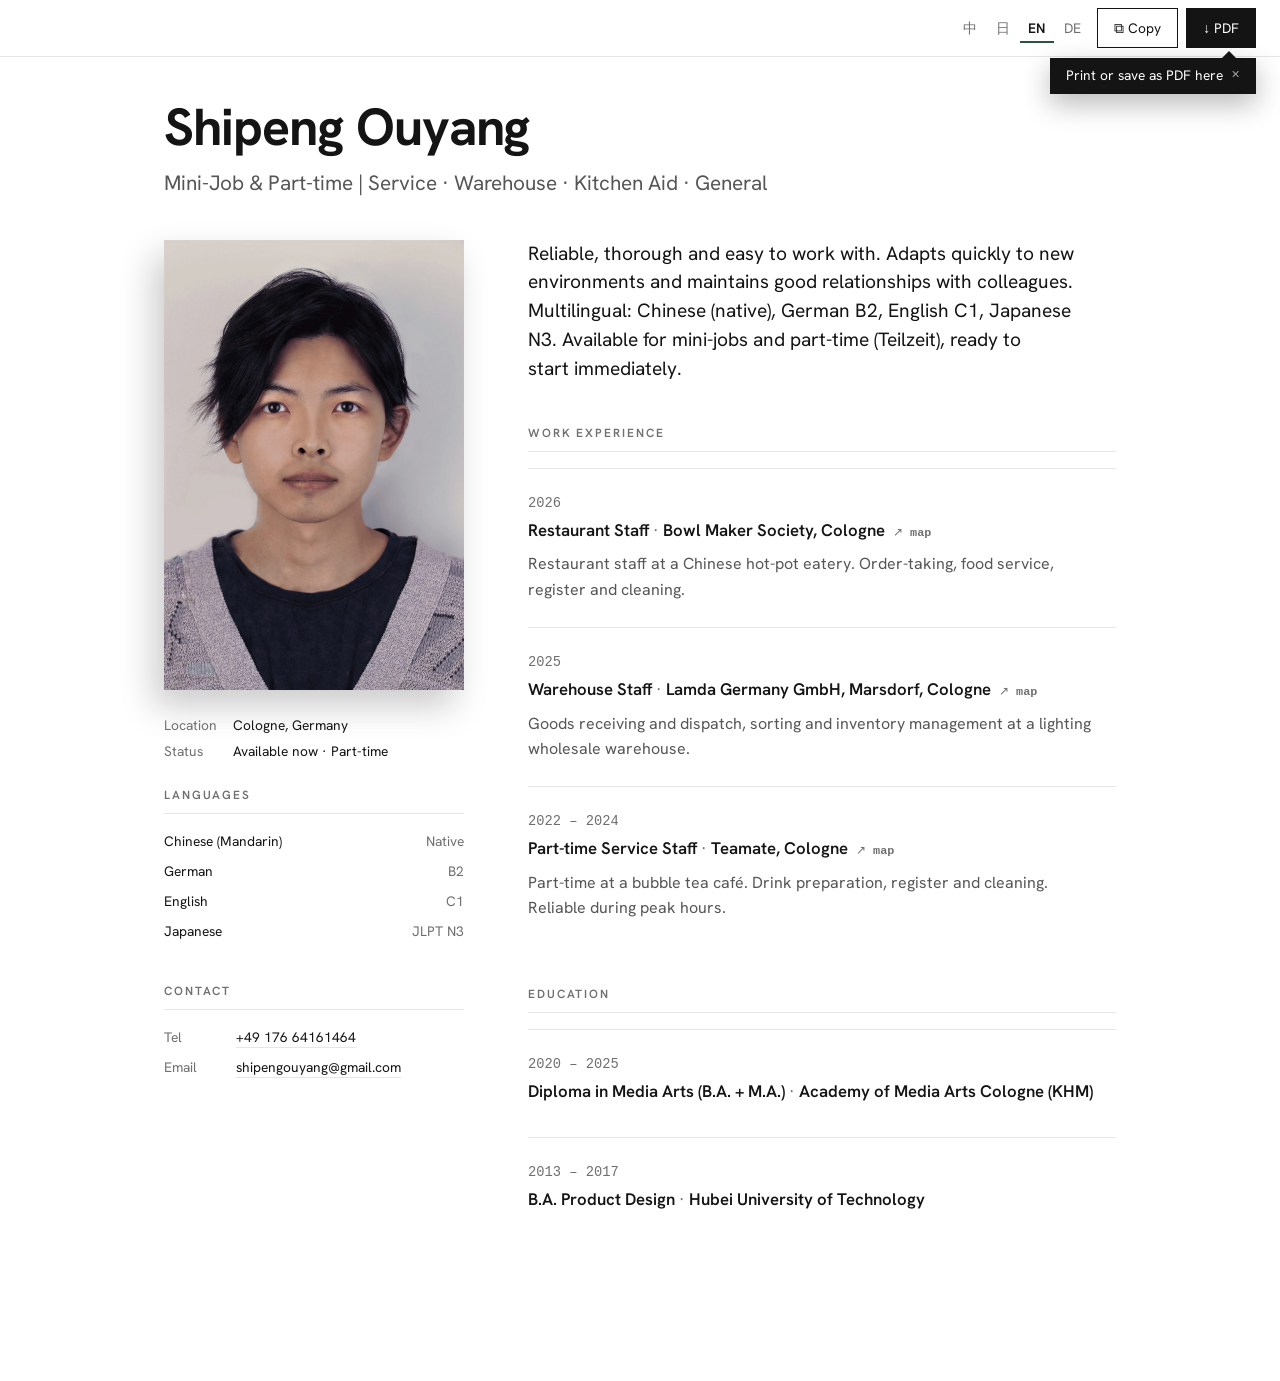
==== commit 6e250cd5: "Kontakt immer auf Seite 2; Kollaborationsblock zweispaltig; designer neu sortiert Kontakt - Steht je" ====
--- a/odd/index.html
+++ b/odd/index.html
@@ -16,7 +16,9 @@
   <link rel="stylesheet" href="../styles/screen.css" />
   <link rel="stylesheet" href="../styles/print.css" />
 </head>
-<body>
+<!-- cv-onepager：本页四语都是单页，豁免 print.css 里「联系方式排到第 2 页」那条
+     —— 单页简历强制分页会凭空多出一张纸。将来内容长到两页就把这个类去掉。 -->
+<body class="cv-onepager">
   <nav class="cv-toolbar no-print">
     <div class="cv-toolbar-side"></div>
     <div class="cv-toolbar-side">
--- a/styles/tokens.css
+++ b/styles/tokens.css
@@ -40,5 +40,9 @@
   /* —— 网格 —— */
   --maxw:    1080px;
   --aside-w: 300px;
+  /* 照片宽度与侧栏宽度**解绑**：china-biz 把 --aside-w 放宽到 324px 是因为德语
+     Verfügbarkeit 那一行放不下，照片没理由跟着一起变大 —— 同一个人的证件照在五份
+     简历上必须一样大。要单独调某个变体的照片，覆盖这个变量，别去动 --aside-w。 */
+  --photo-w: 300px;
   --hair:    1px;
 }
--- a/styles/base.css
+++ b/styles/base.css
@@ -29,7 +29,9 @@
     "Hiragino Sans", "Hiragino Kaku Gothic ProN", "Yu Gothic UI", "Noto Sans JP", sans-serif;
 }
 /* CJK 视觉偏小，行高略增，与拉丁观感对齐 */
-html[lang="zh"] body, html[lang="ja"] body { line-height: 1.72; }
+/* ⚠️ 加在 .cv-root 上而不是 body：加在 body 上会连工具栏一起变高，
+   于是每次切语言整页内容都上下跳约 4px。正文才需要这个行高，工具栏不需要。 */
+html[lang="zh"] .cv-root, html[lang="ja"] .cv-root { line-height: 1.72; }
 /* 德语等长词：自动断词 + 兜底换行，不撑破网格 */
 .cv-intro p, .cv-item-body, .cv-info dd, .cv-work-note, .cv-lang, .cv-contact-row { hyphens: auto; overflow-wrap: break-word; }
 .cv-info dt { overflow-wrap: break-word; min-width: 0; }
@@ -68,6 +70,13 @@
 .tool-btn--primary { background: var(--ink); color: var(--paper); }
 .tool-btn--primary:hover { background: var(--accent); border-color: var(--accent); }
 
+/* 触控设备：工具栏按钮给到 44px —— 项目自己定的标准，原来只有 24.5–34px */
+@media (pointer: coarse) {
+  .tool-btn { min-height: 44px; }
+  .lang-btn { min-height: 44px; min-width: 44px;
+    display: inline-flex; align-items: center; justify-content: center; }
+}
+
 /* 窄屏：导出按钮只留图标，省空间 */
 @media (max-width: 520px) {
   .tool-btn .btn-label { display: none; }
@@ -100,12 +109,23 @@
 .bcard-qr svg { width: 64px; height: 64px; display: block; }
 
 /* reveal（private / 防采集字段）*/
+/* 点开前后必须**等高**：老版本是 .9em 字号 + 上下各 1px 边框 + 1px 内边距的小方块，
+   一点开换成正常字号的链接，这一行就长高约 2px，整页跟着轻微下移。
+   现在只留一条虚线下划线作为「可点」的提示 —— 盒模型与揭示后的文本完全一致，
+   宽度仍会变（「🔒 点击显示」比邮箱短），但那只在行内横向变化，不推动纵向排版。 */
+/* 点开前后必须**等高**。这条踩过两次：
+   ① 最早是 .9em 字号 + 上下 1px 边框 + 1px 内边距的小方块 → 点开长高约 2px；
+   ② 改成只留一条 border-bottom 之后仍差 1px —— 实测行高 23.02 → 22.02，
+      而把边框去掉就与点开后完全相同，也就是说那 1px 就是边框本身占的。
+   所以下划线改用 text-decoration：它是绘制层的东西，完全不进盒模型，一毫米都不占。
+   （🔒 那个 ::before 实测对行高零影响，可以放心留着。）*/
 .cv-reveal {
-  font: inherit; font-size: .9em;
-  border: var(--hair) dashed var(--ink-faint); background: var(--paper-2);
-  color: var(--ink-soft); padding: 1px var(--s2); cursor: pointer;
+  font: inherit; line-height: inherit; vertical-align: baseline;
+  border: 0; background: none; color: var(--ink-soft); padding: 0; cursor: pointer;
+  text-decoration: underline dashed; text-underline-offset: .22em;
+  text-decoration-thickness: 1px; text-decoration-color: var(--ink-faint);
 }
-.cv-reveal:hover { border-style: solid; color: var(--ink); }
+.cv-reveal:hover { text-decoration-style: solid; color: var(--ink); text-decoration-color: currentColor; }
 .cv-reveal::before { content: "🔒 "; }
 
 /* toast */
--- a/styles/screen.css
+++ b/styles/screen.css
@@ -15,7 +15,15 @@
 
 /* —— Grid —— */
 .cv-grid { display: grid; grid-template-columns: 1fr; gap: var(--s5); }
-@media (min-width: 760px) {
+/* 双栏断点 900px（原来是 760）。760 配上固定 300px 侧栏 ＋ 64px 沟槽的后果：
+   iPad 竖屏（768px）主区只剩 312px —— 比 375px 手机上的 327px 还窄，项目板块反而更高。
+   900px 起主区至少有 446px，双栏才真的比单栏好看。
+   侧栏跟随（sticky），与最初一致。
+   ★ 曾经给它加过 max-height ＋ overflow-y:auto，理由是侧栏高约 1260px、比多数视口高，
+     钉住后最下面的「联系方式」滚动全程露不出来。但那样侧栏里会出现一条自己的滚动条，
+     本人明确不要 —— 已还原。代价是知情的：视口装不下时，侧栏底部要滚到文档末尾才看得到。
+     别再自作主张加回去。 */
+@media (min-width: 900px) {
   .cv-grid { grid-template-columns: var(--aside-w) 1fr; gap: var(--s6); align-items: start; }
   .cv-aside { position: sticky; top: 72px; }
 }
@@ -29,7 +37,7 @@
 }
 
 /* —— Aside —— */
-.cv-photo { margin-bottom: var(--s4); max-width: var(--aside-w); }
+.cv-photo { margin-bottom: var(--s4); max-width: var(--photo-w); }
 /* 照片：彩色、按自身比例（不裁）、填满容器；外阴影往左下拉伸（本人照与兔子都有）*/
 .cv-photo img { display: block; width: 100%; height: auto; background: var(--paper-2);
   box-shadow: -10px 16px 32px rgba(20, 20, 20, 0.22);
@@ -37,13 +45,38 @@
   pointer-events: none; user-select: none; -webkit-user-select: none;
   -webkit-touch-callout: none; -webkit-user-drag: none; }
 /* 自由职业兔子：大一号 */
-body.v-art-vr .cv-photo { max-width: 320px; }
+body.v-art-vr { --photo-w: 320px; }
 /* 手机端真人照：宽度最多为屏宽的 2/3，等比缩放（自由职业兔子保持大）*/
-@media (max-width: 759px) {
+@media (max-width: 899px) {
   body:not(.v-art-vr) .cv-photo { max-width: min(66.67vw, 300px); }
 }
 
+/* 照片占位：先把位置占住，图片到位前后高度一致。
+   没有它，首屏图一加载就把下面的内容推走（桌面约 450px），切语言重渲染时
+   <img> 重建也会塌一下再弹回来。两张图比例不同：证件照 900×1350，兔子 600×600。 */
+.cv-photo img { aspect-ratio: 2 / 3; }
+body.v-art-vr .cv-photo img { aspect-ratio: 1 / 1; }
+
+/* —— 跨简历入口：页面最底部居中一个按钮（变体声明 crossLink 才有这个节点）——
+   触控目标按项目自己的标准给到 44px；打印时整块隐藏（print.css）。 */
+.cv-crosslink { margin-top: var(--s6); text-align: center; }
+.cv-crosslink-btn {
+  display: inline-flex; align-items: center; justify-content: center; gap: var(--s2);
+  min-height: 44px; padding: var(--s2) var(--s4);
+  border: var(--hair) solid var(--line-ink); color: var(--ink);
+  font-size: var(--fs-small); letter-spacing: .02em; text-decoration: none;
+  max-width: min(100%, 46ch); text-wrap: balance;
+}
+.cv-crosslink-btn:hover { background: var(--line-ink); color: var(--paper); }
+.cv-crosslink-arrow { font-family: var(--font-mono); }
+@media (prefers-reduced-motion: no-preference) {
+  .cv-crosslink-btn { transition: background .18s ease, color .18s ease; }
+}
+
 .cv-info { display: grid; grid-template-columns: auto 1fr; gap: var(--s1) var(--s3); margin-bottom: var(--s4); font-size: var(--fs-small); }
+/* ★ 侧栏宽度五份简历一律相同（本人要求）。
+   这里曾经为 china-biz 放宽到 324px，理由是德语 Verfügbarkeit 一行放不下
+   （标签 84 + 间距 16 + 值 219 = 319 > 300）—— 现在让它折行，宽度不再分叉。 */
 .cv-info dt { color: var(--ink-faint); }
 .cv-info dd { color: var(--ink); }
 
@@ -51,6 +84,20 @@
 .cv-skill { display: flex; align-items: center; justify-content: space-between; gap: var(--s2); font-size: var(--fs-small); }
 .cv-skill.is-emph { box-shadow: inset 2px 0 0 var(--accent); padding-left: var(--s2); }
 .cv-skill.is-emph .cv-skill-name { font-weight: 700; }
+/* 能力名允许在 flex 行里被压缩（默认 min-width:auto 会让长词把行撑破）。
+   刻意不加 overflow-wrap:break-word —— 那是语言无关的按字符硬断，德语会断成
+   「Sensorkommu / nikation」且不带连字符，正字法上是错的，还会直接印进 PDF。
+   实测四语在 254px 侧栏 / 375px 移动端 / 236px 打印侧栏下均不溢出，无需硬断；
+   真要断，正解是在 data 里给德语复合词插软连字符 U+00AD。 */
+.cv-skill-name { min-width: 0; }
+/* 经验年限（capability.since 实时算出）：margin-left:auto 把它连同点数一起顶到右侧，
+   "both" 模式下也不会被 space-between 摊到中间；nowrap 保证「2 Jahre」不被拆行。
+   不用 --font-mono：那套栈里没有任何 CJK 字体，中日文的「个月 / か月」会掉到宋体，
+   既跟全站无衬线冲突，也盖掉 base.css 按语言设的 CJK 字体栈。tabular-nums 不依赖等宽字体，
+   数字照样对齐。 */
+.cv-skill-since { margin-left: auto; flex-shrink: 0; white-space: nowrap;
+  font-size: var(--fs-micro); color: var(--ink-faint);
+  font-variant-numeric: tabular-nums; font-weight: 400; }
 .cv-level { display: inline-flex; gap: 3px; }
 .cv-dot { width: 6px; height: 6px; border-radius: 50%; background: var(--line); }
 .cv-dot.on { background: var(--ink); }
@@ -76,7 +123,14 @@
 .cv-at { color: var(--ink-faint); font-weight: 400; }
 .cv-item-body { color: var(--ink-soft); max-width: 64ch; }
 
-.cv-tags { display: flex; flex-wrap: wrap; gap: var(--s1); margin-top: var(--s3); }
+/* tags 恒为一排（本人要求）：不换行。窄屏放不下时横向滚动，而不是折成第二排 ——
+   折行会把条目高度从 1 行涨到 2 行，四语下高度还不一致，条目之间的节奏就散了。
+   前提是数据侧每条最多 4 个短 tag（见 data/base.js 的 projects/work）；
+   真要加第 5 个，先量一下 113mm 的打印列放不放得下（print.css 里是 nowrap 且不滚动）。 */
+.cv-tags { display: flex; flex-wrap: nowrap; gap: var(--s1); margin-top: var(--s3);
+  overflow-x: auto; scrollbar-width: none; -ms-overflow-style: none; }
+.cv-tags::-webkit-scrollbar { display: none; }
+.cv-tags li { flex-shrink: 0; }
 .cv-tags li { font-size: var(--fs-micro); font-family: var(--font-mono); color: var(--ink-soft); border: var(--hair) solid var(--line); padding: 1px var(--s2); }
 
 .cv-portfolio { display: grid; grid-template-columns: 1fr; gap: var(--s2); }
@@ -100,6 +154,34 @@
   color: var(--ink-soft); border: var(--hair) solid var(--line); padding: 0 5px; line-height: 1.7; }
 .cv-tset-tag.is-emph { color: var(--ink); border-color: var(--accent); font-weight: 600; }
 
+/* —— 能力板块（collab，可复用）：多列并置的能力块 ————————————
+   移动端单列堆叠；≥760px 与主区宽度自适应分列。瑞士极简：细线 + 破折号列表。 */
+.cv-collab { display: grid; grid-template-columns: 1fr; gap: var(--s4); }
+@media (min-width: 760px) {
+  /* subgrid：两栏共用父级行轨道 → 标题对标题、说明对说明、列表对列表。
+     与各语言文字长度无关；说明行数不同也不会把列表顶歪（日语原先错位 17px）。 */
+  .cv-collab { grid-template-columns: repeat(auto-fit, minmax(190px, 1fr)); gap: var(--s4) var(--s3);
+    grid-template-rows: auto auto auto; }
+  .cv-cb { display: grid; grid-template-rows: subgrid; grid-row: span 3; }
+}
+.cv-cb { border-top: var(--hair) solid var(--line); padding-top: var(--s2); }
+.cv-cb-title { font-size: var(--fs-small); font-weight: 700; letter-spacing: .01em; margin-bottom: var(--s1); }
+.cv-cb-note { font-size: var(--fs-micro); line-height: 1.5; color: var(--ink-faint);
+  margin-bottom: var(--s2); hyphens: auto; overflow-wrap: break-word; }
+.cv-cb-list { display: flex; flex-direction: column; gap: 3px; font-size: var(--fs-small); color: var(--ink-soft); }
+.cv-cb-list li { position: relative; padding-left: var(--s3); hyphens: auto; overflow-wrap: break-word; }
+.cv-cb-list li::before { content: "—"; position: absolute; left: 0; color: var(--ink-faint); }
+/* 板块被 emphasize 时，能力块顶线也用强调色 */
+.is-emph-section .cv-cb { border-top-color: var(--accent); }
+
+/* —— 联系方式下方的一句话 CTA（求职 ＋ 合作双身份）—————————— */
+.cv-contact-note { margin-top: var(--s3); padding-top: var(--s2);
+  border-top: var(--hair) solid var(--line); font-size: var(--fs-micro); line-height: 1.5;
+  color: var(--ink-soft); hyphens: auto; overflow-wrap: break-word; }
+
+/* 核心能力不打点数时（hideSkillLevels）：名字左对齐即可，不留右侧空档 */
+.cv-skills--plain .cv-skill { justify-content: flex-start; }
+
 /* —— 地图链接 ——————————————————————————————————— */
 .cv-map-link { font-family: var(--font-mono); font-size: var(--fs-micro); color: var(--ink-faint);
   margin-left: 4px; text-decoration: none; }
@@ -121,6 +203,22 @@
 .cv-mw-title { font-weight: 600; }
 .cv-mw-type { color: var(--ink-soft); }
 .cv-mw-tags { font-family: var(--font-mono); font-size: var(--fs-micro); color: var(--ink-faint); }
+/* 折叠起来的条目：.cv-mw-item 是 display:flex，会盖掉浏览器给 [hidden] 的 display:none，
+   所以必须显式写这一条（打印端另有一条把它掀回来，见 print.css）。 */
+.cv-mw-item[hidden] { display: none; }
+/* 展开 / 收起按钮（条目超过阈值时 render.js 才建；PDF 里隐藏）。
+   刻意做得比 .tool-btn 轻——它长在正文里，不该抢内容的视觉重量。
+   min-height 44px：手机上够得着；transition 由 base.css 的 reduced-motion 段统一压掉。 */
+.cv-mw-more {
+  font: inherit; font-size: var(--fs-small); margin-top: var(--s3);
+  display: inline-flex; align-items: center; gap: var(--s2);
+  min-height: 44px; padding: var(--s2) var(--s3);
+  border: var(--hair) solid var(--line); background: var(--paper); color: var(--ink-soft);
+  cursor: pointer; transition: border-color .15s, color .15s;
+}
+.cv-mw-more::before { content: "＋"; font-family: var(--font-mono); color: var(--ink-faint); }
+.cv-mw-more[aria-expanded="true"]::before { content: "−"; }
+.cv-mw-more:hover { border-color: var(--ink); color: var(--ink); }
 
 /* 板块重点（变体 sections.emphasize）：标题用强调色 */
 .is-emph-section > .cv-sec-title { color: var(--accent); border-color: var(--accent); }
@@ -131,6 +229,11 @@
 /* 工具集/更多作品 横跨版 & 页尾——仅 PDF/打印显示 */
 .cv-toolset-print { display: none; }
 .cv-moreworks-print { display: none; }
+/* 「更多作品」在 PDF 里是一个二维码 —— 网页上当然不该出现（网页本身就是二维码的目的地）。
+   这一条当初漏了，QR 就直接显示在页面上了。新增任何打印镜像块都必须在这张表里登记。 */
+.cv-mwprint-wrap { display: none; }
+/* 变体声明的全宽打印副本（work / education 等）：屏幕端不存在，只在 PDF 里现形 */
+.cv-sec-print { display: none; }
 .cv-print-footer { display: none; }
 
 /* 名片：屏幕隐藏（仅导出/打印名片时显示）*/
--- a/styles/print.css
+++ b/styles/print.css
@@ -31,6 +31,9 @@
   .cv-name { font-size: 23pt; }
   .cv-title { font-size: 11.5pt; }
   .cv-grid { grid-template-columns: 34% 1fr; gap: 8mm; }
+  /* ★ 打印侧栏也是五份一律 34%（本人要求）。曾为 china-biz 放宽到 42%，
+     理由同屏幕端的 324px：德语 Verfügbarkeit 在 34% 只有 162px、需要 201px。
+     现在让它折行 —— 宽度一致优先于少一次折行。 */
   /* —— 打印密度收紧：避免临界内容溢出到第二页 —— */
   .cv-head { margin-bottom: 3mm; }
   .cv-block { margin-bottom: 3.5mm; }
@@ -40,9 +43,31 @@
   .cv-main [data-sec="moreWorks"], .cv-main [data-sec="toolset"] { display: none !important; }
   /* 横跨块是 .cv-root 下的普通全宽 block（不在 grid 内），打印跨页正常 */
   .cv-moreworks-print { display: block !important; margin-top: 3.5mm; }
+  /* ⚠️ 下面这句 columns 目前是**不生效**的（不是 bug，是记录在案的现状）：
+     .cv-moreworks 在 screen.css 里是 display:flex，而 CSS 多栏对 flex 容器无效
+     —— column-count 会被直接忽略。所以「更多作品」在 PDF 里实际是**单栏全宽**。
+     2026-08 实测比较过：真开两栏（给它加 display:block）15 条能省约 18mm，但每条要从
+     2 行涨到 3 行、年份与标题不再同行，读起来更碎。单栏全宽反而更像一份作品索引 →
+     维持现状。想改成两栏，加一句 display:block 即可，别忘了行距要从 gap 换成 margin。 */
   .cv-moreworks-print .cv-moreworks { columns: 2; column-gap: 10mm; }
   .cv-moreworks-print .cv-mw-item { break-inside: avoid; }
+  /* 「更多作品」折叠：PDF 必须全量、按钮不能进纸。
+     结构上 main 里那份整块已被上面第一条 display:none，横跨块那份 render 时就没折叠 ——
+     下面两条是兜底：将来谁改了结构，PDF 也绝不会漏掉条目或印出一个点不动的按钮。
+     两条都是全局的：别的变体压根没有这个按钮、也没有 [hidden] 条目，加了等于没加。 */
+  .cv-mw-more { display: none !important; }
+  .cv-mw-item[hidden] { display: flex !important; }
+  /* 项目经历折叠：同样两条兜底 —— 屏幕上收起的条目在纸上必须全量印出、按钮不进纸。
+     .cv-prj-more 已被上面那条 .cv-mw-more 覆盖（共用类名），这里只留条目那条。 */
+  [data-sec="projects"] .cv-item[hidden] { display: block !important; }
   .cv-toolset-print { display: block !important; margin-top: 3.5mm; }
+  /* 变体声明的全宽打印板块（d.printFullWidth）：原位那份隐藏、grid 外的全宽副本现形。
+     只有声明过的变体才会生成 .print-moved / .cv-sec-print 节点 ——
+     对没声明的老变体这两条是死规则，一个字节都不影响。
+     为什么要挪出 grid：Chrome 分页时不会丢掉 Grid 轨道，侧栏内容结束后那条 34%（约 70mm）
+     的空轨道仍然占位，于是整条左列通栏留白、右列被压在 113mm 里。挪出来后宽 184mm。 */
+  .cv-main .print-moved { display: none !important; }
+  .cv-sec-print { display: block !important; margin-top: 3.5mm; }
   .cv-toolset-print .cv-toolset { gap: 1.5mm; }
   .cv-toolset-print .cv-tset-row { flex-direction: row; align-items: baseline; gap: 3mm; break-inside: avoid; }
   .cv-toolset-print .cv-tset-label { min-width: 30mm; flex-shrink: 0; }
@@ -55,30 +80,197 @@
     text-align: center; letter-spacing: .02em; break-inside: avoid;
   }
   .cv-aside { position: static !important; }
-  .cv-photo { max-width: 48mm !important; } /* PDF 照片用小尺寸（只有网页端放大）*/
+  /* PDF 照片：全部变体统一 58mm（打印侧栏 34% ≈ 62.6mm，留 4.6mm 余量）。
+     原来是 48mm —— 在 china-biz 那种 42% 的宽侧栏里显得特别小。
+     自由职业的兔子图是例外，仍用原尺寸：它不是证件照，放大反而抢版面。 */
+  .cv-photo { max-width: 58mm !important; }
+  body.v-art-vr .cv-photo { max-width: 48mm !important; }
   .cv-photo img { filter: none; box-shadow: none; } /* PDF 不要外阴影 */
   .cv-intro p { font-size: 10.5pt; line-height: 1.45; }
   .cv-item { padding-top: 2mm; padding-bottom: 2mm; } /* 不清左右 padding，保留 is-emph 左竖线间距 */
   .cv-item.is-emph { padding-left: 4mm; } /* 绿条与内容的间距 */
   .cv-item-body, .cv-item-title, .cv-info, .cv-skill, .cv-lang, .cv-contact-row { font-size: 9.5pt; }
-  /* 避免板块/条目被跨页切断 */
-  .cv-block, .cv-item, .cv-work { break-inside: avoid; }
+  /* 经验年限：屏幕端用 rem 字号，打印要跟着 9.5pt 走 → 这里改回 pt 并略缩一档。
+     打印侧栏只有约 61mm，靠 nowrap（screen.css）保证年限本身不拆行，长能力名照常换行 */
+  .cv-skill-since { font-size: 8pt; color: #555; }
+  /* —— 跨页规则：粒度决定第 1 页右下角会不会空一大块 ——
+     ★ 2026-08-18（第二次修订）：本条曾是 `.cv-block, .cv-item, .cv-work { avoid }`。
+     .cv-block 是「整段工作经历 / 整段项目经历」这一级的容器，高 45–195mm，与一页正文
+     （269mm）同数量级 —— 剩余空间只要差一点，**整块**下推，那片剩余空间就原样变成
+     第 1 页右下角的洞。洞只出现在右列，因为只有主区有这种大块。
+     上一次的回退记录（「不许动这一行」）针对的是**无差别全局放开**，翻车点是 ue5-tech
+     四语的「联系方式」被劈成两页 —— 而联系方式在侧栏。这次按「哪一列」分别处理：
+       · 侧栏板块短（19–96mm），整块下移代价小 → 保持整块 avoid，翻车点不会重演；
+       · 主区大板块（工作 / 项目 / 教育 / 更多作品 / 工具集）→ 允许跨页，
+         条目自身仍 avoid，单条绝不会被从中间切开；
+       · 主区里短而不可拆的两块（自我介绍只有一个 <p>、作品集是 QR+目录的 flex 行）
+         → 仍整块 avoid，否则它们会被劈开。
+     因此下方 body.v-ue5-tech 段里逐条开闸的四条规则（work/sec-print/moreworks/toolset
+     的 break-inside:auto、侧栏重新上锁）全部删除，跨页行为由这里统一决定。
+     改这一段必须重出 5 变体 × 4 语共 20 份 PDF 复核。 */
+  .cv-item, .cv-work { break-inside: avoid; }
+  .cv-aside .cv-block { break-inside: avoid; }
+  .cv-intro, [data-sec="portfolio"] { break-inside: avoid; }
   .cv-sec-title { break-after: avoid; }
+
+  /* ⚠️ 打印端必须允许换行，而且这条不是「样式偏好」，是**安全网**。
+     屏幕端 .cv-tags 是 nowrap ＋ 横向滚动（screen.css）—— 屏幕上滚动条把溢出关住了，
+     纸上没有滚动条：一旦某个变体的 tag 比栏宽长（china-biz 的标签是
+     "Requirement Clarification" 这种长短语，单个就 50mm，4 个排一行约 180mm，
+     而它的主区只有 99mm），整个文档就会比纸宽，于是 **Chrome 把整页缩到 66% 来塞下**。
+     后果不是「tag 被裁掉」，而是全份 PDF 的字号、照片、所有东西一起变小 ——
+     2026-08-18 实测 china-biz 四语全部中招（正文 9.5pt 被压成 6.3pt，照片 58→38.6mm）。
+     所以：能一行就一行（短 tag 本来就不会换），放不下时宁可折成两行，绝不允许撑破纸宽。 */
+  .cv-tags { flex-wrap: wrap !important; overflow: visible !important; }
+
+  /* 强调竖线：屏幕端用 inset box-shadow，而 Chrome 打印默认**不输出背景图形**，
+     于是 PDF 里只剩一段莫名其妙的左缩进、没有线。改用边框（边框不受该开关影响）。
+     box-sizing 是 border-box（base.css），0.8mm 边框吃在内部 → 总左距仍是 4mm，
+     与改前逐毫米一致。 */
+  .cv-item.is-emph { box-shadow: none !important;
+    border-left: 0.8mm solid var(--accent); padding-left: 3.2mm; }
+  .cv-skill.is-emph { box-shadow: none !important;
+    border-left: 0.5mm solid var(--accent); padding-left: 1.5mm; }
+  /* 五点熟练度是纯背景色，同样会被「不输出背景图形」吃掉 → 强制输出。
+     print-color-adjust 是规范里专为「这个颜色是信息、不是装饰」准备的开关。 */
+  .cv-dot { print-color-adjust: exact; -webkit-print-color-adjust: exact; }
+
+  /* —— 能力板块（collab）打印态：主区列宽有限，改成「块名 + 行内 · 分隔」的紧凑排版 —— */
+  /* 与网页一样左右分栏（本人要求），并且不再把竖排的「—」列表压成行内「·」分隔 ——
+     纸上和屏幕上是同一个东西。
+     ⚠️ 列数必须在这里重新声明：屏幕端那条分栏规则挂在 @media (min-width:760px) 上，
+     而打印时媒体查询量的是**版心**宽度（184mm ≈ 695px），够不到 760 —— 实测不声明就是单栏。
+     45mm 的下限在 121mm 的主区里正好排两列（本变体侧栏 34%，主区 66%×184mm）。
+     subgrid 照抄屏幕端：标题对标题、说明对说明、列表对列表，说明行数不同也不会把列表顶歪。 */
+  .cv-collab { grid-template-columns: repeat(auto-fit, minmax(45mm, 1fr));
+    grid-template-rows: auto auto auto; gap: 3mm 4mm; }
+  .cv-cb { display: grid; grid-template-rows: subgrid; grid-row: span 3; }
+  .cv-cb { border-top: 0.4pt solid #ccc; padding-top: 1.2mm; break-inside: avoid; }
+  .cv-cb-title { font-size: 9.5pt; margin-bottom: 0.6mm; }
+  .cv-cb-note { font-size: 8pt; color: #555; margin-bottom: 0.8mm; }
+  .cv-cb-list { gap: 0.6mm; font-size: 9pt; line-height: 1.4; }
+  .cv-cb-list li::before { color: #777; } /* #999 只有 2.8:1，低于 AA */
+  .cv-contact-note { font-size: 8.5pt; color: #444; border-top: 0.4pt solid #ccc; }
+
+  /* UE5+AI 专项：本变体内容最多（15 条更多作品 ＋ 完整工具集 ＋ 4 件作品 ＋ 二维码说明行），
+     不收密度就会为了一行页尾多出整整一页。两条都锁死在 body.v-ue5-tech 上 ——
+     老四变体的 PDF 必须逐块坐标不变。 */
+  /* ① 「更多作品」行距：15 条每条省 0.5mm ≈ 省 7mm，正好够页尾留在最后一页 */
+  /* ① 附录「更多作品」真正分栏。
+        ★ 2026-08-18 发现：上文第 52 行的 `.cv-moreworks-print .cv-moreworks { columns: 2 }`
+        **一直是死规则** —— screen.css:163 把这个容器设成了 display:flex，而 columns
+        对 flex 容器无效。也就是说附录里的更多作品从来都是单栏排下来的。
+        这里按变体改成 display:block 让分栏真的生效（15 条单栏约 75mm → 两栏约 40mm）。
+        gap 对 block 容器同样无效，改用条目 margin-bottom 控制行距。
+        **不修全局那条**：01 号 ue5-tech 的附录也走这块，改全局会连带改它的 PDF。 */
+  body.v-ue5-tech .cv-moreworks-print .cv-moreworks {
+    display: block; columns: 2; column-gap: 8mm; }
+  body.v-ue5-tech .cv-moreworks-print .cv-mw-item { margin-bottom: 1.6mm; }
+
+  /* ===== UE5 + 视觉生成式 AI 四页版式（2026-08 实测标定，四语逐一验证）=====
+     版面账：每页正文 269mm。难点不是「装不下」，是「切不匀」——
+     第 1 页右列本来空着近 200mm，第 3 页本来只有 226–238mm 内容。
+     以下全部锁死在 body.v-ue5-tech，老四变体与 odd/ 的 PDF 必须逐块坐标不变。 */
+
+  /* ① 附录不再强制起新页。
+        ★ 2026-08-18：原先钉死 break-before:page，代价是主区一旦溢出，那一页就只剩
+        溢出的一点内容 + 近 250mm 空白（德语实测只要多 3 句就触发）。
+        工作+教育改全宽后它们比原来矮得多，附录接着往下流反而排得更满。 */
+
+  /* ② 项目经历的手工强制分页（原 .cv-item:nth-of-type(3) { break-before: page }）已删除。
+        它是为德语标定的，却**语言无关**地生效：中文条目矮 12–19mm，本来还能再放两条，
+        却被钉在比自然分页点早整整两条的位置 —— 第 1 页右列因此白扔约 100mm（列高 37%），
+        而页数一页没省。现在项目板块可自然跨页（见上文通用规则），四语各自找自己的分页点。
+        若日后仍要手工干预，必须写成语言限定（html[lang="de"] …），不许全语言钉死。 */
+
+  /* ③ 作品集目录行距：en/de 省 7.3mm、ja 省 5.3mm、zh 省 0
+        （中文目录本来就比 QR 盒矮，这块是 flex 行、高度由 QR 盒定）。
+        德语第 2 页靠这 7.3mm 才回到 269mm 以内。QR 尺寸与静区一律不动。 */
+  body.v-ue5-tech .cv-pprint-list { line-height: 1.4; }
+
+  /* ④ 项目条目收紧（每条 −1.0mm、tags −1.8mm）＋ 作品集目录行距收紧。
+        ★ 2026-08-18 实测（Chrome 真导 PDF，20 份逐页量）：把下面三条一起删掉，
+        本变体日文版 3 页 → 4 页，英文版末页余量 44.9mm → 2.3mm（离多一页只差两行）。
+        同一次实测里，china-biz 与 designer 的同类微调（条目 padding 1.5mm、
+        intro 10pt）删掉后**页数一页不变**，所以那四条已经删了、尺寸与其它简历统一。
+        这三条是「微调换一整页」的那种，留着；要动它必须重出 ue 四语 PDF 复核。 */
+  body.v-ue5-tech [data-sec="projects"] .cv-item { padding-top: 1.5mm; padding-bottom: 1.5mm; }
+  body.v-ue5-tech [data-sec="projects"] .cv-tags { margin-top: 2.4mm; }
+
+  /* ★ 2026-08-18 撤掉三条「充空白」规则（原 ⑤⑥⑦：工作/教育 +20mm padding、
+        侧栏 +8.2mm margin、中文项目 +4.6mm padding）。
+        它们存在的唯一理由是把第 3 页的页底空白压进 45mm 以内 —— 但那一页真正的问题
+        不是「内容少」，而是内容被困在 113mm 的窄栏里、左边 70mm 空轨道白占着。
+        工作 + 教育改走全宽流之后宽度 +62%，内容自己填满，不再需要这 20mm 空气。
+        复核结论原话：「p3 达标 100% 依赖这 20mm 空气」—— 那不是排满，是充气。 */
+
+  /* ⑧ 备用杠杆（默认不启用）：德语第 2 页是四语中最紧的，实测余量 11mm（约两行）。
+        德语项目条目最长，若日后德语文案再长，打开下面这行可把余量抬到约 20mm。
+        默认不开是因为 1.6 → 1.35 会让德语正文明显比其它三语挤，破坏四语观感一致。
+        切勿全局化：实测全局 1.35 会让 zh/en/ja 的第 2 页同时越过 45mm。 */
+  /* html[lang="de"] body.v-ue5-tech [data-sec="projects"] .cv-item-body { line-height: 1.35; } */
+
+  /* 中德商务专项：条目稍紧凑，让 介绍+协作+工作经历 稳定进第一页 */
 
   /* 设计师专项：省略教育方向描述 + 条目更紧凑，让工作经历+教育进第一页 */
   body.v-designer [data-sec="education"] .cv-item-body { display: none; }
-  body.v-designer .cv-item { padding-top: 1.5mm; padding-bottom: 1.5mm; } /* 只上下，保留 is-emph 左间距 */
-  body.v-designer .cv-intro p { font-size: 10pt; }
+
+  /* 联系方式一律排在第 2 页开头 —— 所有变体、所有语言。
+     为什么：不加这条时它落在哪一页完全由侧栏内容的语言长度决定，
+     实测 designer 的中/日在第 2 页，而英/德挤在第 1 页末尾只剩 2.2mm / 7.5mm ——
+     同一份简历四种语言长得不一样，二维码等后续内容也没法对齐。
+     栅格内的强制分页只作用于侧栏那一列，主区分页不受影响（Chrome 对两列独立分片）。
+
+     ⚠️ 单页简历要排除：强制分页会凭空造出第 2 页。兼职版（odd/）目前四语都是 1 页，
+     它的 <body> 带 cv-onepager 标记走下面这条豁免。哪天它自然长到 2 页，把那个类去掉即可。 */
+  .cv-aside [data-sec="contact"] { break-before: page; }
+  body.cv-onepager .cv-aside [data-sec="contact"] { break-before: auto; }
+
+  /* 跨简历入口：纸上点不了按钮，印一个按钮样式的框只会让人困惑 */
+  .cv-crosslink { display: none !important; }
+
+  /* 「更多作品」的打印形态：QR ＋ 一行说明 ＋ 一行可点地址（整块横排，条目清单不进纸）*/
+  .cv-mwprint { display: flex; align-items: flex-start; gap: 6mm; break-inside: avoid; }
+  .cv-mwprint-txt { flex: 1; min-width: 0; }
+  .cv-mwprint-wrap { display: block !important; margin-top: 3.5mm; }
+
+  /* QR 下方那行地址：既是 PDF 里能点的链接，也是只有纸时能照着敲的地址。
+     不缩进、独占一行、只在真放不下时才断词（断在 token 中间会让人敲错）。 */
+  .cv-pprint-url-link { display: block; margin-top: 2mm;
+    font-family: var(--font-mono); font-size: 8pt; color: #333 !important;
+    text-decoration: none; word-break: normal; overflow-wrap: anywhere; }
 
   /* 作品集打印态：超链接列表隐藏，显示「单 QR + 有序目录」 */
   body:not(.printing-card) .cv-portfolio { display: none !important; }
+  /* 竖排：上面一行是「QR ＋ 目录」，下面是那行可点地址（跨整块宽度，只占一行；
+     塞进 34mm 的 QR 盒里要折三行、把整块顶高近 10mm）。 */
   body:not(.printing-card) .cv-portfolio-print {
-    display: flex !important; align-items: flex-start; gap: 6mm; margin-top: 2mm; }
+    display: block !important; margin-top: 2mm; }
+  .cv-pprint-row { display: flex; align-items: flex-start; gap: 6mm; }
   .cv-pprint-qr svg { width: 28mm; height: 28mm; display: block; flex-shrink: 0; }
+  /* 变体开了 worksPage 时才有：QR 与它下面那行说明合成一竖列。
+     34mm 比 QR 宽 6mm —— 说明文字四语最长的德语也就三行，不至于比 QR 高出太多。 */
+  .cv-pprint-qrbox { flex-shrink: 0; width: 34mm; }
+  /* margin-top 是二维码下沿的**静区**（quiet zone），不是排版留白 —— QR 规范要求四周留
+     ≥ 4 个模块的空白，低于这个数就会掉扫描率。这个 QR 固定 28mm 见方，模块数随 URL 长短
+     变化（线上地址 37 模块＝0.757mm/模块，本地 5180 是 33 模块＝0.848mm/模块），
+     4mm 对两者都 ≥ 4 个模块（5.3 / 4.7），留了余量。**别为了省版面把它调小。**
+     上沿不用另设：实测正文与 QR 之间已有 4.3mm（≈5 个模块）。 */
+  .cv-pprint-note { font-size: 7.5pt; line-height: 1.35; color: #555; margin-top: 4mm;
+    hyphens: auto; overflow-wrap: break-word; }
   .cv-pprint-list { margin: 0; padding-left: 4mm; font-size: 9pt; line-height: 1.75; }
   .cv-pi-title { font-weight: 600; }
   .cv-pi-type { color: #666; }
-  .cv-pi-period { color: #888; font-size: 8.5pt; }
+  .cv-pi-period { color: #666; font-size: 8.5pt; } /* #888 只有 3.5:1，低于 AA */
+  /* 非视频条目（商店 / 网站）才印出裸网址。两种情形都需要它：
+     没开 worksPage 时，那唯一的 QR 指向 Vimeo，根本够不着这些地址；
+     开了 worksPage 时，QR 虽然覆盖了全部链接，但手上只有纸、没有扫码设备的人仍要能照着敲。 */
+  /* 目录里的裸网址：原先 word-break:break-all，实测把地址劈在 token 中间 ——
+     `apps.mic|rosoft`、`vers|e-wiki`、`app|s.microsoft`，手上只有纸的人照着敲会敲错。
+     改成独占一行（目录列约 73mm，`apps.microsoft.com/detail/9N904WFPHZFZ` 约 52mm，放得下），
+     并且只在真的放不下时才断（anywhere），不再无条件按字符切。 */
+  .cv-pi-url { color: #666; font-size: 8.5pt; display: block;
+    word-break: normal; overflow-wrap: anywhere; margin-left: 0; }
 
   /* ——— 名片模式 ——— */
   body.printing-card .cv-root { display: none !important; }
